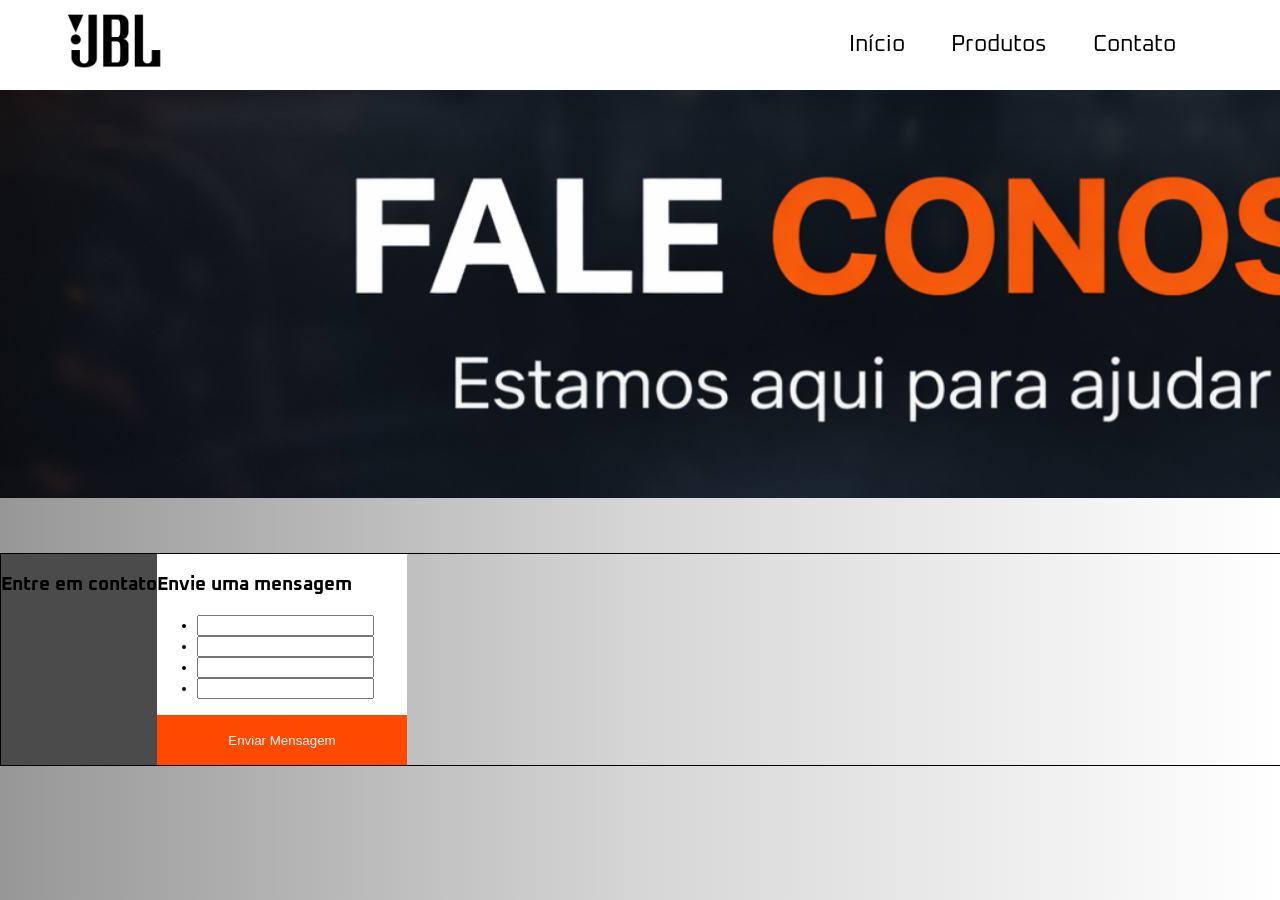
==== contato.html @ b249e6bd "UPDATE contato.html" ====
<!DOCTYPE html>
<html lang="pt-br">

<head>
    <link rel="icon" type="image/png" href="img/icon.png">
    <link rel="stylesheet" href="css/style.css">
    <link rel="preconnect" href="https://fonts.googleapis.com">
    <link rel="preconnect" href="https://fonts.gstatic.com" crossorigin>
    <link
        href="https://fonts.googleapis.com/css2?family=Oxanium:wght@200..800&family=Zalando+Sans:ital,wght@0,200..900;1,200..900&display=swap"
        rel="stylesheet">
    <meta charset="UTF-8">
    <meta name="viewport" content="width=device-width, initial-scale=1.0">
    <title>JBL</title>
</head>

<body>

    <header>
        <div class="divHeader">
            <img class="logo-header" src="img/logo.png">
            <nav class="nav-header">
                <ul>
                    <a href="index.html">
                        <li>Início</li>
                    </a>
                    <a href="produtos.html">
                        <li>Produtos</li>
                    </a>
                    <a href="contato.html">
                        <li>Contato</li>
                    </a>
                </ul>
            </nav>
        </div>
    </header>

    <img src="img/banner-contato.png" style="width: 1912px !important;">

    <section class="card-suporte">
        <section class="contatos">
            <h1>Entre em contato</h1>
        </section>

        <section class="enviar-msg">
            <h1>Envie uma mensagem</h1>
            <ul class="lista-inputs">
                <li><input type="text"></li>
                <li><input type="email"></li>
                <li><input type="text"></li>
                <li><input type="text"></li>
            </ul>

            <button class="btn-enviarmsg">Enviar Mensagem</button>
        </section>
    </section>

</body>

</html>
---- css/style.css ----
body {
    margin: 0;
    background: linear-gradient(270deg, #ffffff, #d6d6d6, #979797);
    font-family: "Oxanium", sans-serif;
}

a {
    text-decoration: none;
    color: black;
}

header {
    width: 100%;
    height: 90px;
    background: rgb(255, 255, 255);
    backdrop-filter: blur(30px);
    -webkit-backdrop-filter: blur(30px);
    border: 0px solid rgba(255, 255, 255, 0.24);
    box-shadow: 0 20px 32px rgba(0, 0, 0, 0.2);
    position: fixed;
}

.logo-header {
    width: 100px;
    padding-top: 1%;
    padding-left: 5%;
}

.nav-header {
    display: flex;
    color: black;
    right: 5%;
    font-size: 23px;
    top: 10%;
    position: absolute;
}

nav li {
    display: inline;
    margin-right: 40px;
    transition: 500ms linear;
}


.divHeader {
    position: relative;
}

.preBanner {
    width: 100%;
    height: 400px;
    color: #979797;
}

.banner {
    width: 100%;
    height: 400px;
}

.txt-quem-somos {
    margin-top: 100px;
    text-align: center;
    font-size: 30px;
    font-weight: bold;
    background-color: #ff4800;
    margin-bottom: 0px;
    padding-top: 30px;
    color: white;
}

.desc-quem-somos {
    display: flex;
    justify-content: space-between;
    padding: 70px;
    gap: 100px;
    background-color: #ff4800;
    color: white;
}

.img1-home {
    width: 700px;
    height: 500px;
    border-radius: 10px;
}

.desc-quem-somosFR {
    font-size: 25px;
    text-align: justify;
    line-height: 1.5;
}

.txt-promocao-home {
    margin-top: 40px;
    text-align: center;
    font-size: 30px;
    font-weight: bold;
}

.produtos-home {
    display: flex;
}

.produto {
    background-color: #ffffff;
    width: 350px;
    height: 420px;
    border-radius: 20px;
    box-shadow: 0 20px 32px rgba(0, 0, 0, 0.2);
    align-items: center;
    justify-content: center;
    margin: auto;
    padding: 10px;
}

.produto img {
    width: 300px;
    align-items: center;
    margin-top: 30px;
    display: block;
    justify-self: center;
}

.produto h1 {
    margin-left: 10%;
    font-size: 22px;
    margin-bottom: 0;
}

.produto p {
    margin: 5px 0px 5px 13%;
    font-size: 20px;
}

.produto button {
    display: block;
    border: none;
    background-color: #ff4800;
    color: rgb(255, 255, 255);
    width: 250px;
    height: 50px;
    border-radius: 25px;
    margin-top: 20px;
    justify-self: center;
    font-size: 20px;
    font-family: "Oxanium", sans-serif;
}

footer {
    width: auto;
    height: 250px;
    background-color: white;
    box-shadow: 0 20px 32px rgba(0, 0, 0, 0.2);
    position: relative;
}

.copyright-footer {
    position: absolute;
    justify-self: center;
    text-align: center;
    font-size: 20px;
   margin-top: 200px;
}

.logo-footer {
    display: block;
    width: 120px;
    margin-left: 100px;
    padding-top: 50px;
    position: absolute;
}

iframe {
    padding: 30px;
}

.mapa {
    text-align: center;
}

.txt-suporte {
    font-size: 25px;
    font-weight: bold;
}

.input-footer-suporte {
    width: 300px;
    height: 28px;
    border-radius: 10px;
    border: solid 1px #b4b4b4;
    padding: 10px;
}

.btn-footer-suporte {
     width: 200px;
    height: 50px;
    font-size: 18px;
    border-radius: 10px;
    border: none;
    background-color: #ff4800;
    color: white;
    font-family: "Oxanium", sans-serif;
}

.alinhar-suporte-footer {
    position: absolute;
    display: flex;
    align-items: center;
    gap: 10px;
    padding-top: 40px;
    justify-self: center;
}
.section-produtos{
    display: flex;
    padding: 20px;
    margin-top: 20px;
}
.ultima-section-produtos{
    display: flex;
    padding: 20px;
    margin-bottom: 100px;
}
.card-suporte{
    margin-top: 50px;
    border: solid black 1px;
    display: flex;
    width: 1700px;
    justify-self: center
}
.contatos{
    background-color: #4b4b4b;
    width: auto;
}
.enviar-msg{
    width: auto;
    background-color: white;
}
.btn-enviarmsg{
    background-color: #ff4800;
    color: white;
    width: 250px;
    height: 50px;
    border: none;
}
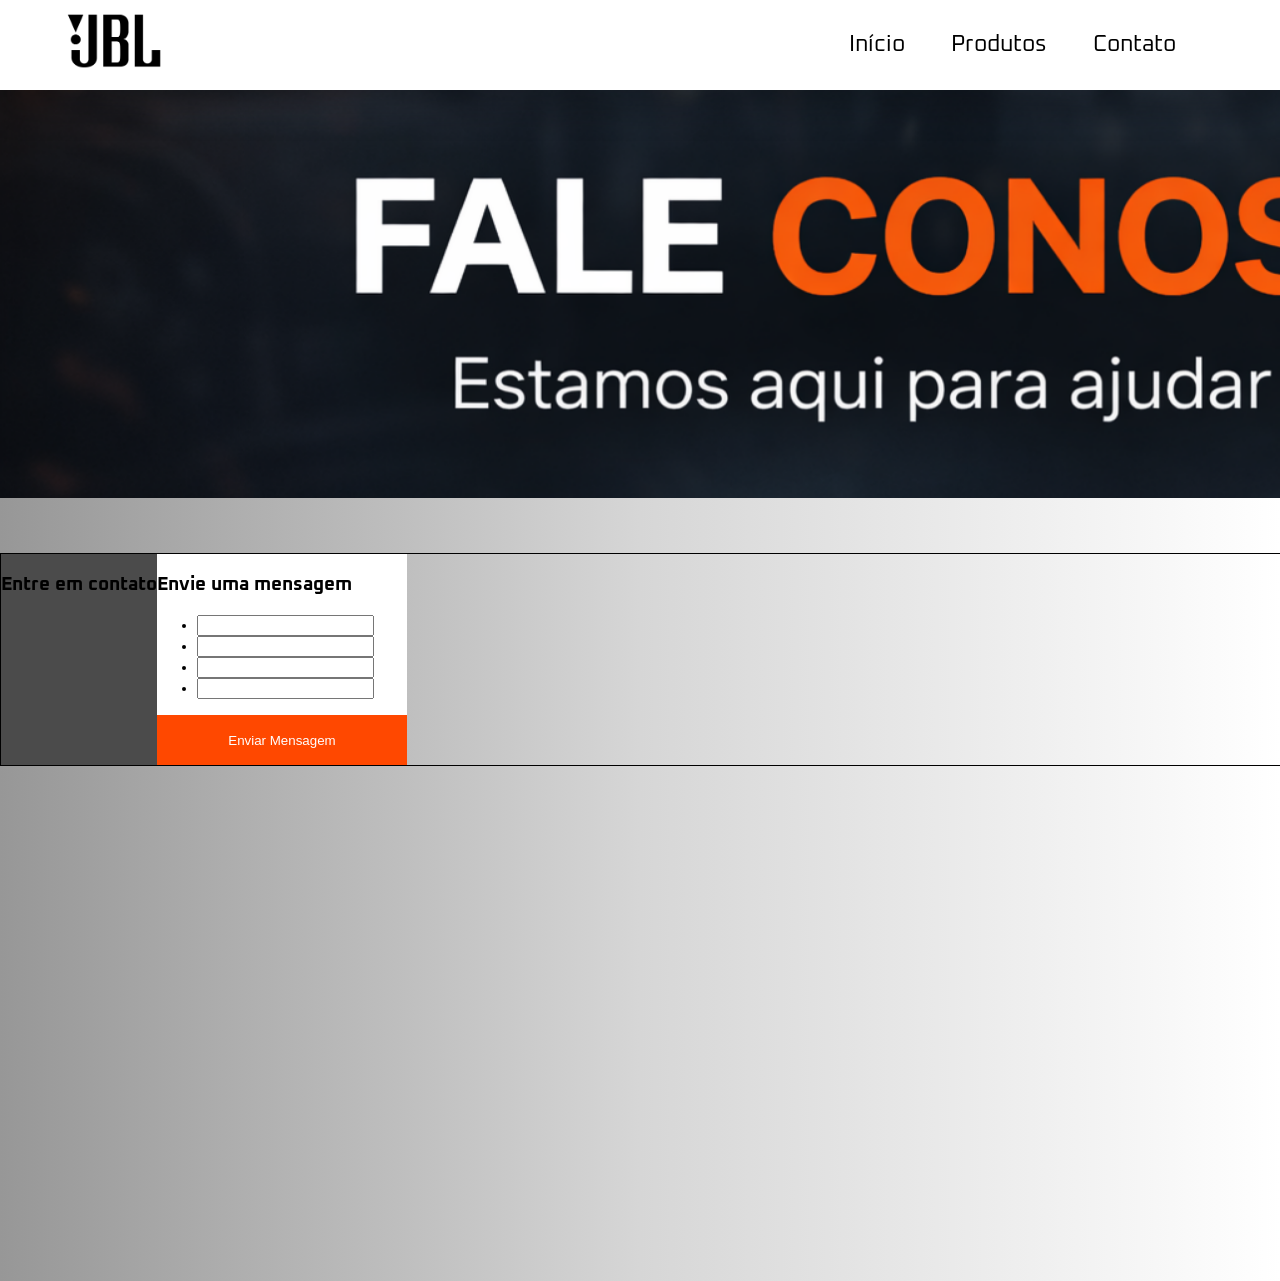
==== commit cbb06896: "update paginas index e contato" ====
--- a/contato.html
+++ b/contato.html
@@ -55,6 +55,12 @@
         </section>
     </section>
 
+    <section class="mapa">
+            <iframe
+                src="https://www.google.com/maps/embed?pb=!1m18!1m12!1m3!1d105565.22308124542!2d-118.65264510273437!3d34.225234100000016!2m3!1f0!2f0!3f0!3m2!1i1024!2i768!4f13.1!3m3!1m2!1s0x80c29a117d48ef25%3A0x5bbb1fb6cdb1cd5c!2sJBL%20Professional!5e0!3m2!1spt-BR!2sbr!4v1772755146936!5m2!1spt-BR!2sbr"
+                width="600" height="450" style="border:0;" allowfullscreen="" loading="lazy"
+                referrerpolicy="no-referrer-when-downgrade"></iframe>
+        </section>
 </body>
 
 </html>
--- a/css/style.css
+++ b/css/style.css
@@ -158,7 +158,7 @@
     justify-self: center;
     text-align: center;
     font-size: 20px;
-   margin-top: 200px;
+    margin-top: 200px;
 }
 
 .logo-footer {
@@ -191,7 +191,7 @@
 }
 
 .btn-footer-suporte {
-     width: 200px;
+    width: 200px;
     height: 50px;
     font-size: 18px;
     border-radius: 10px;
@@ -209,32 +209,38 @@
     padding-top: 40px;
     justify-self: center;
 }
-.section-produtos{
+
+.section-produtos {
     display: flex;
     padding: 20px;
     margin-top: 20px;
 }
-.ultima-section-produtos{
+
+.ultima-section-produtos {
     display: flex;
     padding: 20px;
     margin-bottom: 100px;
 }
-.card-suporte{
+
+.card-suporte {
     margin-top: 50px;
     border: solid black 1px;
     display: flex;
     width: 1700px;
     justify-self: center
 }
-.contatos{
+
+.contatos {
     background-color: #4b4b4b;
     width: auto;
 }
-.enviar-msg{
+
+.enviar-msg {
     width: auto;
     background-color: white;
 }
-.btn-enviarmsg{
+
+.btn-enviarmsg {
     background-color: #ff4800;
     color: white;
     width: 250px;
@@ -242,3 +248,28 @@
     border: none;
 }
 
+.instagram-footer {
+    display: flex;
+    width: 20px;
+    margin-left: 1500px;
+    padding-top: 50px;
+    gap: 10px;
+    font-size: 18px;
+}
+
+.x-footer {
+    display: flex;
+    width: 20px;
+    margin-left: 1500px;
+    padding-top: 30px;
+    gap: 10px;
+    font-size: 18px;
+}
+
+.instagram-img {
+    width: 60px;
+}
+
+.x-img {
+    width: 60px;
+}
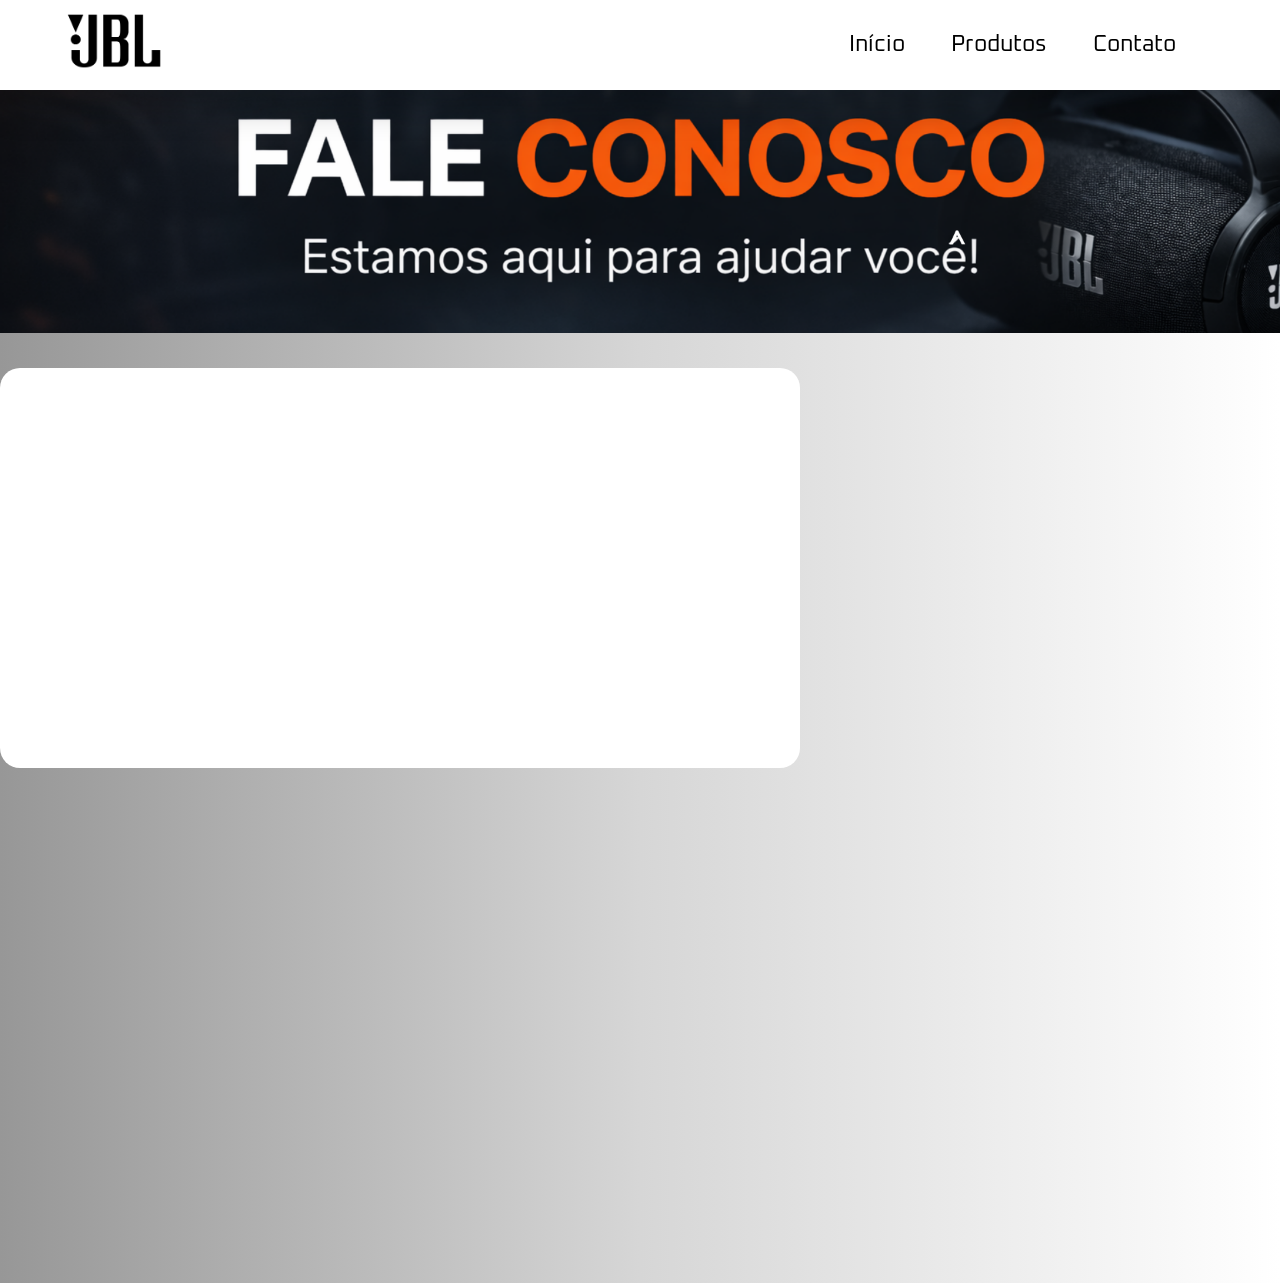
==== commit 3ce01810: "update pages" ====
--- a/contato.html
+++ b/contato.html
@@ -16,7 +16,7 @@
 
 <body>
 
-    <header>
+     <header>
         <div class="divHeader">
             <img class="logo-header" src="img/logo.png">
             <nav class="nav-header">
@@ -35,32 +35,17 @@
         </div>
     </header>
 
-    <img src="img/banner-contato.png" style="width: 1912px !important;">
+    <img src="img/banner-contato.png" class="banner-contato">
 
-    <section class="card-suporte">
-        <section class="contatos">
-            <h1>Entre em contato</h1>
-        </section>
-
-        <section class="enviar-msg">
-            <h1>Envie uma mensagem</h1>
-            <ul class="lista-inputs">
-                <li><input type="text"></li>
-                <li><input type="email"></li>
-                <li><input type="text"></li>
-                <li><input type="text"></li>
-            </ul>
-
-            <button class="btn-enviarmsg">Enviar Mensagem</button>
-        </section>
-    </section>
-
+    <section class="card-suporte"></section>
+    
     <section class="mapa">
             <iframe
                 src="https://www.google.com/maps/embed?pb=!1m18!1m12!1m3!1d105565.22308124542!2d-118.65264510273437!3d34.225234100000016!2m3!1f0!2f0!3f0!3m2!1i1024!2i768!4f13.1!3m3!1m2!1s0x80c29a117d48ef25%3A0x5bbb1fb6cdb1cd5c!2sJBL%20Professional!5e0!3m2!1spt-BR!2sbr!4v1772755146936!5m2!1spt-BR!2sbr"
                 width="600" height="450" style="border:0;" allowfullscreen="" loading="lazy"
                 referrerpolicy="no-referrer-when-downgrade"></iframe>
         </section>
+
 </body>
 
 </html>
--- a/css/style.css
+++ b/css/style.css
@@ -18,6 +18,7 @@
     border: 0px solid rgba(255, 255, 255, 0.24);
     box-shadow: 0 20px 32px rgba(0, 0, 0, 0.2);
     position: fixed;
+    z-index: 10;
 }
 
 .logo-header {
@@ -118,6 +119,11 @@
     margin-top: 30px;
     display: block;
     justify-self: center;
+    object-fit: cover;
+    transition: transform 0.3s ease-in-out;
+}
+.produto img:hover{
+    transform: scale(1.10);
 }
 
 .produto h1 {
@@ -158,7 +164,7 @@
     justify-self: center;
     text-align: center;
     font-size: 20px;
-    margin-top: 200px;
+   margin-top: 200px;
 }
 
 .logo-footer {
@@ -191,7 +197,7 @@
 }
 
 .btn-footer-suporte {
-    width: 200px;
+     width: 200px;
     height: 50px;
     font-size: 18px;
     border-radius: 10px;
@@ -209,67 +215,24 @@
     padding-top: 40px;
     justify-self: center;
 }
-
-.section-produtos {
+.section-produtos{
     display: flex;
     padding: 20px;
     margin-top: 20px;
 }
-
-.ultima-section-produtos {
+.ultima-section-produtos{
     display: flex;
     padding: 20px;
     margin-bottom: 100px;
 }
-
-.card-suporte {
-    margin-top: 50px;
-    border: solid black 1px;
-    display: flex;
-    width: 1700px;
-    justify-self: center
-}
-
-.contatos {
-    background-color: #4b4b4b;
-    width: auto;
-}
-
-.enviar-msg {
-    width: auto;
+.banner-contato{
+    width: 100%;
+}
+.card-suporte{
+    width: 800px;
+    height: 400px;
+    justify-self: center;
+    margin-top: 30px;
+    border-radius: 20px;
     background-color: white;
-}
-
-.btn-enviarmsg {
-    background-color: #ff4800;
-    color: white;
-    width: 250px;
-    height: 50px;
-    border: none;
-}
-
-.instagram-footer {
-    display: flex;
-    width: 20px;
-    margin-left: 1500px;
-    padding-top: 50px;
-    gap: 10px;
-    font-size: 18px;
-}
-
-.x-footer {
-    display: flex;
-    width: 20px;
-    margin-left: 1500px;
-    padding-top: 30px;
-    gap: 10px;
-    font-size: 18px;
-}
-
-.instagram-img {
-    width: 60px;
-}
-
-.x-img {
-    width: 60px;
 }
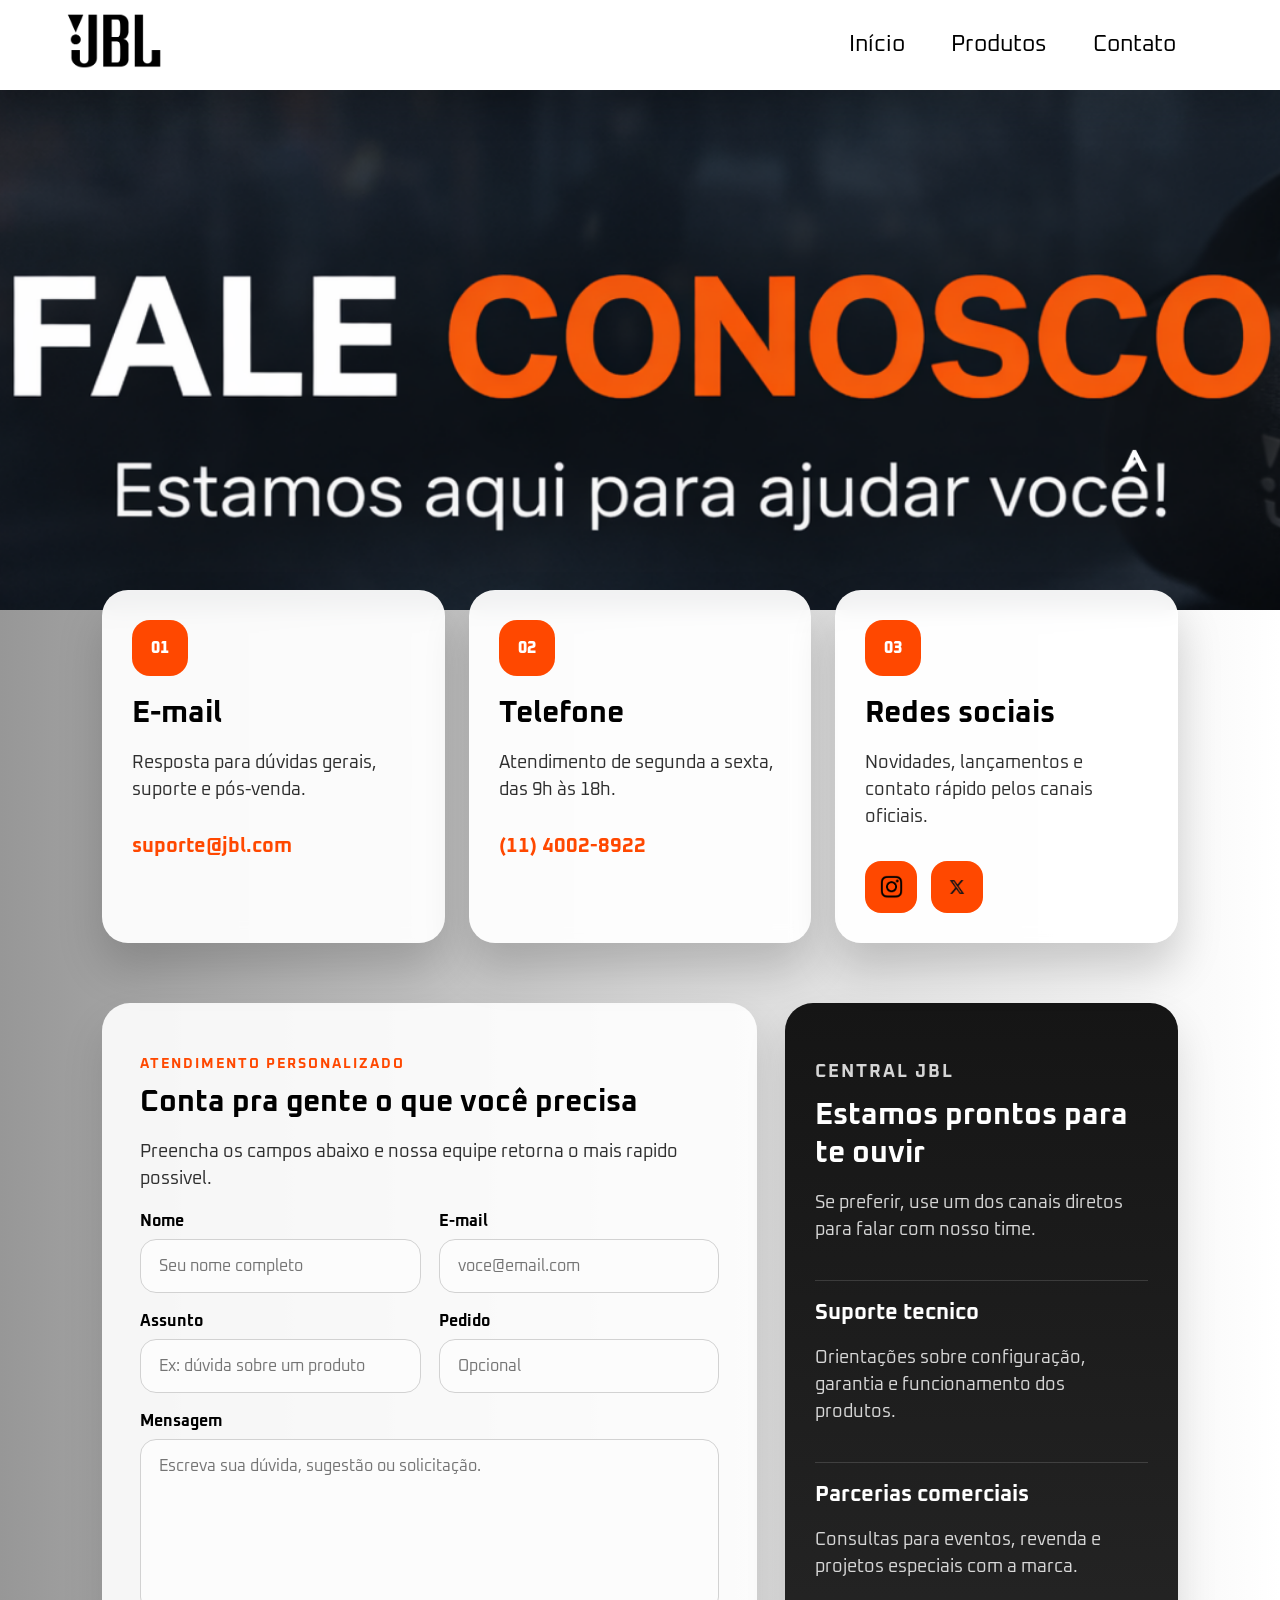
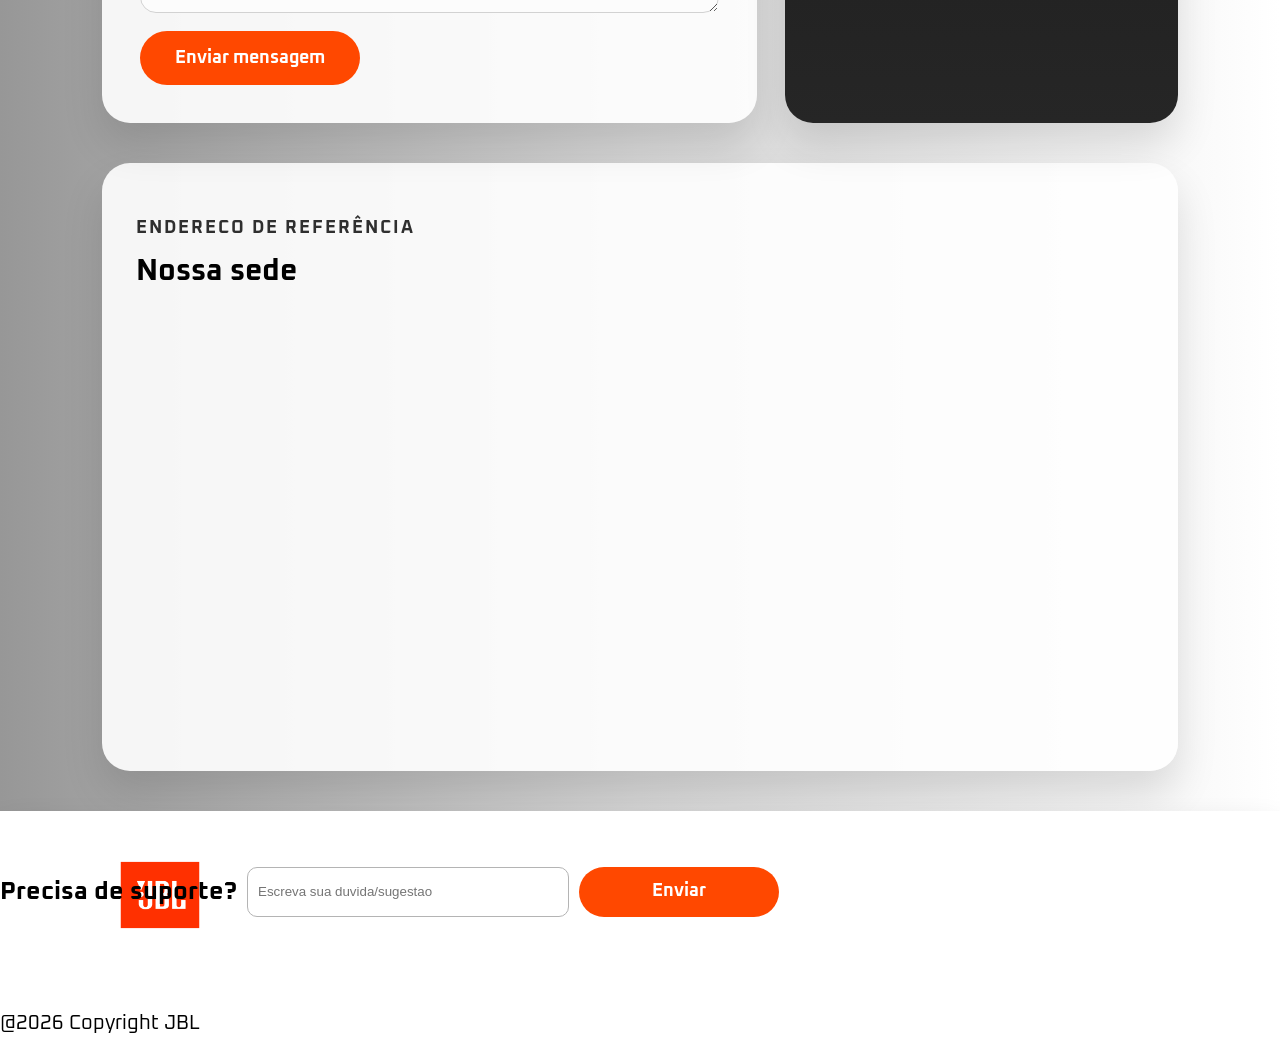
==== commit 87a74e2c: "Remove unused icon and update image paths in produtos.html; fix copyright format in index.html" ====
--- a/contato.html
+++ b/contato.html
@@ -1,51 +1,162 @@
-<!DOCTYPE html>
-<html lang="pt-br">
-
-<head>
-    <link rel="icon" type="image/png" href="img/icon.png">
-    <link rel="stylesheet" href="css/style.css">
-    <link rel="preconnect" href="https://fonts.googleapis.com">
-    <link rel="preconnect" href="https://fonts.gstatic.com" crossorigin>
-    <link
-        href="https://fonts.googleapis.com/css2?family=Oxanium:wght@200..800&family=Zalando+Sans:ital,wght@0,200..900;1,200..900&display=swap"
-        rel="stylesheet">
-    <meta charset="UTF-8">
-    <meta name="viewport" content="width=device-width, initial-scale=1.0">
-    <title>JBL</title>
-</head>
-
-<body>
-
-     <header>
-        <div class="divHeader">
-            <img class="logo-header" src="img/logo.png">
-            <nav class="nav-header">
-                <ul>
-                    <a href="index.html">
-                        <li>Início</li>
-                    </a>
-                    <a href="produtos.html">
-                        <li>Produtos</li>
-                    </a>
-                    <a href="contato.html">
-                        <li>Contato</li>
-                    </a>
-                </ul>
-            </nav>
-        </div>
-    </header>
-
-    <img src="img/banner-contato.png" class="banner-contato">
-
-    <section class="card-suporte"></section>
-    
-    <section class="mapa">
-            <iframe
-                src="https://www.google.com/maps/embed?pb=!1m18!1m12!1m3!1d105565.22308124542!2d-118.65264510273437!3d34.225234100000016!2m3!1f0!2f0!3f0!3m2!1i1024!2i768!4f13.1!3m3!1m2!1s0x80c29a117d48ef25%3A0x5bbb1fb6cdb1cd5c!2sJBL%20Professional!5e0!3m2!1spt-BR!2sbr!4v1772755146936!5m2!1spt-BR!2sbr"
-                width="600" height="450" style="border:0;" allowfullscreen="" loading="lazy"
-                referrerpolicy="no-referrer-when-downgrade"></iframe>
-        </section>
-
-</body>
-
-</html>+<!DOCTYPE html>
+<html lang="pt-br">
+
+<head>
+    <link rel="icon" type="image/png" href="img/icons/icon.png">
+    <link rel="stylesheet" href="css/style.css">
+    <link rel="preconnect" href="https://fonts.googleapis.com">
+    <link rel="preconnect" href="https://fonts.gstatic.com" crossorigin>
+    <link
+        href="https://fonts.googleapis.com/css2?family=Oxanium:wght@200..800&family=Zalando+Sans:ital,wght@0,200..900;1,200..900&display=swap"
+        rel="stylesheet">
+    <meta charset="UTF-8">
+    <meta name="viewport" content="width=device-width, initial-scale=1.0">
+    <title>JBL</title>
+</head>
+
+<body>
+
+    <header>
+        <div class="divHeader">
+            <img class="logo-header" src="img/logo.png">
+            <nav class="nav-header">
+                <ul>
+                    <a href="index.html">
+                        <li>Início</li>
+                    </a>
+                    <a href="produtos.html">
+                        <li>Produtos</li>
+                    </a>
+                    <a href="contato.html">
+                        <li>Contato</li>
+                    </a>
+                </ul>
+            </nav>
+        </div>
+    </header>
+
+    <main class="contato-page">
+        <section class="hero-contato">
+            <img src="img/banner-contato.png" class="banner-contato" alt="Fones e caixas de som JBL">
+            
+        </section>
+
+        <section class="contato-destaques">
+            <article class="card-suporte">
+                <div class="icone-suporte">01</div>
+                <h2>E-mail</h2>
+                <p>Resposta para dúvidas gerais, suporte e pós-venda.</p>
+                <a href="mailto:suporte@jbl.com">suporte@jbl.com</a>
+            </article>
+
+            <article class="card-suporte">
+                <div class="icone-suporte">02</div>
+                <h2>Telefone</h2>
+                <p>Atendimento de segunda a sexta, das 9h às 18h.</p>
+                <a href="tel:+551140028922">(11) 4002-8922</a>
+            </article>
+
+            <article class="card-suporte">
+                <div class="icone-suporte">03</div>
+                <h2>Redes sociais</h2>
+                <p>Novidades, lançamentos e contato rápido pelos canais oficiais.</p>
+                <div class="social-links">
+                    <a href="#" aria-label="Instagram JBL">
+                        <img src="img/logo-instagram.png" alt="Instagram">
+                    </a>
+                    <a href="#" aria-label="X JBL">
+                        <img src="img/x-logo.png" alt="X">
+                    </a>
+                </div>
+            </article>
+        </section>
+
+        <section class="contato-conteudo">
+            <div class="formulario-contato">
+                <p class="contato-section-kicker">Atendimento personalizado</p>
+                <h2>Conta pra gente o que você precisa</h2>
+                <p class="formulario-intro">Preencha os campos abaixo e nossa equipe retorna o mais rapido possivel.</p>
+
+                <form class="contato-form">
+                    <div class="grupo-campos">
+                        <div class="campo-form">
+                            <label for="nome">Nome</label>
+                            <input type="text" id="nome" name="nome" placeholder="Seu nome completo">
+                        </div>
+
+                        <div class="campo-form">
+                            <label for="email">E-mail</label>
+                            <input type="email" id="email" name="email" placeholder="voce@email.com">
+                        </div>
+                    </div>
+
+                    <div class="grupo-campos">
+                        <div class="campo-form">
+                            <label for="assunto">Assunto</label>
+                            <input type="text" id="assunto" name="assunto" placeholder="Ex: dúvida sobre um produto">
+                        </div>
+
+                        <div class="campo-form">
+                            <label for="pedido">Pedido</label>
+                            <input type="text" id="pedido" name="pedido" placeholder="Opcional">
+                        </div>
+                    </div>
+
+                    <div class="campo-form">
+                        <label for="mensagem">Mensagem</label>
+                        <textarea id="mensagem" name="mensagem" rows="6"
+                            placeholder="Escreva sua dúvida, sugestão ou solicitação."></textarea>
+                    </div>
+
+                    <button type="submit" class="btn-contato">Enviar mensagem</button>
+                </form>
+            </div>
+
+            <aside class="painel-contato">
+                <div class="painel-box">
+                    <p class="contato-section-kicker">Central JBL</p>
+                    <h2>Estamos prontos para te ouvir</h2>
+                    <p>Se preferir, use um dos canais diretos para falar com nosso time.</p>
+                </div>
+
+                <div class="painel-info">
+                    <h3>Suporte tecnico</h3>
+                    <p>Orientações sobre configuração, garantia e funcionamento dos produtos.</p>
+                </div>
+
+                <div class="painel-info">
+                    <h3>Parcerias comerciais</h3>
+                    <p>Consultas para eventos, revenda e projetos especiais com a marca.</p>
+                </div>
+
+             
+            </aside>
+        </section>
+
+        <section class="mapa">
+            <div class="mapa-texto">
+                <p class="contato-section-kicker">Endereco de referência</p>
+                <h2>Nossa sede</h2>
+            </div>
+            <iframe
+                src="https://www.google.com/maps/embed?pb=!1m18!1m12!1m3!1d105565.22308124542!2d-118.65264510273437!3d34.225234100000016!2m3!1f0!2f0!3f0!3m2!1i1024!2i768!4f13.1!3m3!1m2!1s0x80c29a117d48ef25%3A0x5bbb1fb6cdb1cd5c!2sJBL%20Professional!5e0!3m2!1spt-BR!2sbr!4v1772755146936!5m2!1spt-BR!2sbr"
+                width="600" height="450" style="border:0;" allowfullscreen="" loading="lazy"
+                referrerpolicy="no-referrer-when-downgrade"></iframe>
+        </section>
+
+    </main>
+
+    <footer>
+        <img src="img/JBL-Logo.png" class="logo-footer" alt="Logo JBL">
+
+        <div class="alinhar-suporte-footer">
+            <p class="txt-suporte">Precisa de suporte?</p>
+            <input class="input-footer-suporte" type="text" placeholder="Escreva sua duvida/sugestao">
+            <button class="btn-footer-suporte">Enviar</button>
+        </div>
+       <p class="copyright-footer">@2026 Copyright JBL</p>
+    </footer>
+
+</body>
+
+</html>
--- a/css/style.css
+++ b/css/style.css
@@ -1,238 +1,577 @@
-body {
-    margin: 0;
-    background: linear-gradient(270deg, #ffffff, #d6d6d6, #979797);
-    font-family: "Oxanium", sans-serif;
-}
-
-a {
-    text-decoration: none;
-    color: black;
-}
-
-header {
-    width: 100%;
-    height: 90px;
-    background: rgb(255, 255, 255);
-    backdrop-filter: blur(30px);
-    -webkit-backdrop-filter: blur(30px);
-    border: 0px solid rgba(255, 255, 255, 0.24);
-    box-shadow: 0 20px 32px rgba(0, 0, 0, 0.2);
-    position: fixed;
-    z-index: 10;
-}
-
-.logo-header {
-    width: 100px;
-    padding-top: 1%;
-    padding-left: 5%;
-}
-
-.nav-header {
-    display: flex;
-    color: black;
-    right: 5%;
-    font-size: 23px;
-    top: 10%;
-    position: absolute;
-}
-
-nav li {
-    display: inline;
-    margin-right: 40px;
-    transition: 500ms linear;
-}
-
-
-.divHeader {
-    position: relative;
-}
-
-.preBanner {
-    width: 100%;
-    height: 400px;
-    color: #979797;
-}
-
-.banner {
-    width: 100%;
-    height: 400px;
-}
-
-.txt-quem-somos {
-    margin-top: 100px;
-    text-align: center;
-    font-size: 30px;
-    font-weight: bold;
-    background-color: #ff4800;
-    margin-bottom: 0px;
-    padding-top: 30px;
-    color: white;
-}
-
-.desc-quem-somos {
-    display: flex;
-    justify-content: space-between;
-    padding: 70px;
-    gap: 100px;
-    background-color: #ff4800;
-    color: white;
-}
-
-.img1-home {
-    width: 700px;
-    height: 500px;
-    border-radius: 10px;
-}
-
-.desc-quem-somosFR {
-    font-size: 25px;
-    text-align: justify;
-    line-height: 1.5;
-}
-
-.txt-promocao-home {
-    margin-top: 40px;
-    text-align: center;
-    font-size: 30px;
-    font-weight: bold;
-}
-
-.produtos-home {
-    display: flex;
-}
-
-.produto {
-    background-color: #ffffff;
-    width: 350px;
-    height: 420px;
-    border-radius: 20px;
-    box-shadow: 0 20px 32px rgba(0, 0, 0, 0.2);
-    align-items: center;
-    justify-content: center;
-    margin: auto;
-    padding: 10px;
-}
-
-.produto img {
-    width: 300px;
-    align-items: center;
-    margin-top: 30px;
-    display: block;
-    justify-self: center;
-    object-fit: cover;
-    transition: transform 0.3s ease-in-out;
-}
-.produto img:hover{
-    transform: scale(1.10);
-}
-
-.produto h1 {
-    margin-left: 10%;
-    font-size: 22px;
-    margin-bottom: 0;
-}
-
-.produto p {
-    margin: 5px 0px 5px 13%;
-    font-size: 20px;
-}
-
-.produto button {
-    display: block;
-    border: none;
-    background-color: #ff4800;
-    color: rgb(255, 255, 255);
-    width: 250px;
-    height: 50px;
-    border-radius: 25px;
-    margin-top: 20px;
-    justify-self: center;
-    font-size: 20px;
-    font-family: "Oxanium", sans-serif;
-}
-
-footer {
-    width: auto;
-    height: 250px;
-    background-color: white;
-    box-shadow: 0 20px 32px rgba(0, 0, 0, 0.2);
-    position: relative;
-}
-
-.copyright-footer {
-    position: absolute;
-    justify-self: center;
-    text-align: center;
-    font-size: 20px;
-   margin-top: 200px;
-}
-
-.logo-footer {
-    display: block;
-    width: 120px;
-    margin-left: 100px;
-    padding-top: 50px;
-    position: absolute;
-}
-
-iframe {
-    padding: 30px;
-}
-
-.mapa {
-    text-align: center;
-}
-
-.txt-suporte {
-    font-size: 25px;
-    font-weight: bold;
-}
-
-.input-footer-suporte {
-    width: 300px;
-    height: 28px;
-    border-radius: 10px;
-    border: solid 1px #b4b4b4;
-    padding: 10px;
-}
-
-.btn-footer-suporte {
-     width: 200px;
-    height: 50px;
-    font-size: 18px;
-    border-radius: 10px;
-    border: none;
-    background-color: #ff4800;
-    color: white;
-    font-family: "Oxanium", sans-serif;
-}
-
-.alinhar-suporte-footer {
-    position: absolute;
-    display: flex;
-    align-items: center;
-    gap: 10px;
-    padding-top: 40px;
-    justify-self: center;
-}
-.section-produtos{
-    display: flex;
-    padding: 20px;
-    margin-top: 20px;
-}
-.ultima-section-produtos{
-    display: flex;
-    padding: 20px;
-    margin-bottom: 100px;
-}
-.banner-contato{
-    width: 100%;
-}
-.card-suporte{
-    width: 800px;
-    height: 400px;
-    justify-self: center;
-    margin-top: 30px;
-    border-radius: 20px;
-    background-color: white;
-}+body {
+    margin: 0;
+    background: linear-gradient(270deg, #ffffff, #d6d6d6, #979797);
+    font-family: "Oxanium", sans-serif;
+}
+
+a {
+    text-decoration: none;
+    color: black;
+}
+
+header {
+    width: 100%;
+    height: 90px;
+    background: rgb(255, 255, 255);
+    backdrop-filter: blur(30px);
+    -webkit-backdrop-filter: blur(30px);
+    border: 0px solid rgba(255, 255, 255, 0.24);
+    box-shadow: 0 20px 32px rgba(0, 0, 0, 0.2);
+    position: fixed;
+    z-index: 10;
+}
+
+.logo-header {
+    width: 100px;
+    padding-top: 1%;
+    padding-left: 5%;
+}
+
+.nav-header {
+    display: flex;
+    color: black;
+    right: 5%;
+    font-size: 23px;
+    top: 10%;
+    position: absolute;
+}
+
+nav li {
+    display: inline;
+    margin-right: 40px;
+    transition: 500ms linear;
+}
+
+
+.divHeader {
+    position: relative;
+}
+
+.preBanner {
+    width: 100%;
+    height: 400px;
+    color: #979797;
+}
+
+.banner {
+    width: 100%;
+    height: 400px;
+}
+
+.txt-quem-somos {
+    margin-top: 100px;
+    text-align: center;
+    font-size: 30px;
+    font-weight: bold;
+    background-color: #ff4800;
+    margin-bottom: 0px;
+    padding-top: 30px;
+    color: white;
+}
+
+.desc-quem-somos {
+    display: flex;
+    justify-content: space-between;
+    padding: 70px;
+    gap: 100px;
+    background-color: #ff4800;
+    color: white;
+}
+
+.img1-home {
+    width: 700px;
+    height: 500px;
+    border-radius: 10px;
+}
+
+.desc-quem-somosFR {
+    font-size: 25px;
+    text-align: justify;
+    line-height: 1.5;
+}
+
+.txt-promocao-home {
+    margin-top: 40px;
+    text-align: center;
+    font-size: 30px;
+    font-weight: bold;
+}
+
+.produtos-home {
+    display: flex;
+}
+
+.produto {
+    background-color: #ffffff;
+    width: 350px;
+    height: 420px;
+    border-radius: 20px;
+    box-shadow: 0 20px 32px rgba(0, 0, 0, 0.2);
+    align-items: center;
+    justify-content: center;
+    margin: auto;
+    padding: 10px;
+}
+
+.produto img {
+    width: 300px;
+    align-items: center;
+    margin-top: 30px;
+    display: block;
+    justify-self: center;
+    object-fit: cover;
+    transition: transform 0.3s ease-in-out;
+}
+.produto img:hover{
+    transform: scale(1.10);
+}
+
+.produto h1 {
+    margin-left: 10%;
+    font-size: 22px;
+    margin-bottom: 0;
+}
+
+.produto p {
+    margin: 5px 0px 5px 13%;
+    font-size: 20px;
+}
+
+.produto button {
+    display: block;
+    border: none;
+    background-color: #ff4800;
+    color: rgb(255, 255, 255);
+    width: 250px;
+    height: 50px;
+    font-weight: bold;
+    border-radius: 25px;
+    margin-top: 20px;
+    justify-self: center;
+    font-size: 20px;
+    font-family: "Oxanium", sans-serif;
+}
+
+footer {
+    width: auto;
+    height: 250px;
+    background-color: white;
+    box-shadow: 0 20px 32px rgba(0, 0, 0, 0.2);
+    position: relative;
+}
+
+.copyright-footer {
+    position: absolute;
+    justify-self: center;
+    text-align: center;
+    font-size: 20px;
+   margin-top: 200px;
+}
+
+.logo-footer {
+    display: block;
+    width: 120px;
+    margin-left: 100px;
+    padding-top: 50px;
+    position: absolute;
+}
+
+iframe {
+    padding: 30px;
+}
+
+.mapa {
+    text-align: center;
+}
+
+.txt-suporte {
+    font-size: 25px;
+    font-weight: bold;
+}
+
+.input-footer-suporte {
+    width: 300px;
+    height: 28px;
+    border-radius: 10px;
+    border: solid 1px #b4b4b4;
+    padding: 10px;
+}
+
+.btn-footer-suporte {
+     width: 200px;
+    height: 50px;
+    font-weight: bold;
+    font-size: 18px;
+    border-radius: 25px;
+    border: none;
+    background-color: #ff4800;
+    color: white;
+    font-family: "Oxanium", sans-serif;
+}
+
+.alinhar-suporte-footer {
+    position: absolute;
+    display: flex;
+    align-items: center;
+    gap: 10px;
+    padding-top: 40px;
+    justify-self: center;
+}
+.section-produtos{
+    display: flex;
+    padding: 20px;
+    margin-top: 20px;
+}
+.ultima-section-produtos{
+    display: flex;
+    padding: 20px;
+    margin-bottom: 100px;
+}
+.banner-contato{
+    width: 100%;
+    display: block;
+    height: 520px;
+    object-fit: cover;
+}
+
+.contato-page {
+    padding-top: 90px;
+}
+
+.hero-contato {
+    position: relative;
+    overflow: hidden;
+}
+
+.hero-contato-kicker,
+.contato-section-kicker {
+    text-transform: uppercase;
+    letter-spacing: 2px;
+    font-size: 14px;
+    font-weight: 700;
+    color: #ff4800;
+    margin-bottom: 10px;
+}
+
+.hero-contato-titulo {
+    font-size: 54px;
+    line-height: 1.05;
+    margin: 0 0 18px;
+}
+
+.hero-contato-texto {
+    font-size: 21px;
+    line-height: 1.5;
+    margin: 0;
+    max-width: 540px;
+}
+
+.contato-destaques {
+    display: grid;
+    grid-template-columns: repeat(3, 1fr);
+    gap: 24px;
+    padding: 50px 8%;
+    margin-top: -70px;
+    position: relative;
+    z-index: 2;
+}
+
+.card-suporte {
+    background: rgba(255, 255, 255, 0.94);
+    border-radius: 26px;
+    padding: 30px;
+    box-shadow: 0 25px 45px rgba(0, 0, 0, 0.18);
+    backdrop-filter: blur(10px);
+    min-height: 230px;
+}
+
+.icone-suporte {
+    width: 56px;
+    height: 56px;
+    border-radius: 18px;
+    background-color: #ff4800;
+    color: white;
+    display: flex;
+    align-items: center;
+    justify-content: center;
+    font-weight: 800;
+    margin-bottom: 18px;
+}
+
+.card-suporte h2,
+.formulario-contato h2,
+.painel-box h2,
+.mapa-texto h2 {
+    font-size: 30px;
+    margin: 0 0 12px;
+}
+
+.card-suporte p,
+.formulario-intro,
+.painel-box p,
+.painel-info p,
+.mapa-texto p {
+    font-size: 18px;
+    line-height: 1.5;
+    color: #2f2f2f;
+}
+
+.card-suporte a {
+    display: inline-block;
+    margin-top: 12px;
+    color: #ff4800;
+    font-size: 20px;
+    font-weight: 700;
+}
+
+.social-links {
+    display: flex;
+    gap: 14px;
+    margin-top: 18px;
+}
+
+.social-links a {
+    width: 52px;
+    height: 52px;
+    border-radius: 16px;
+    background-color: #ff4800;
+    display: flex;
+    align-items: center;
+    justify-content: center;
+}
+
+.social-links img {
+    width: 24px;
+    height: 24px;
+    object-fit: contain;
+}
+
+.contato-conteudo {
+    display: grid;
+    grid-template-columns: minmax(0, 1.5fr) minmax(320px, 0.9fr);
+    gap: 28px;
+    padding: 10px 8% 40px;
+}
+
+.formulario-contato,
+.painel-contato,
+.mapa {
+    background-color: rgba(255, 255, 255, 0.9);
+    border-radius: 28px;
+    box-shadow: 0 22px 42px rgba(0, 0, 0, 0.12);
+}
+
+.formulario-contato {
+    padding: 38px;
+}
+
+.contato-form {
+    display: flex;
+    flex-direction: column;
+    gap: 18px;
+}
+
+.grupo-campos {
+    display: grid;
+    grid-template-columns: repeat(2, 1fr);
+    gap: 18px;
+}
+
+.campo-form {
+    display: flex;
+    flex-direction: column;
+    gap: 8px;
+}
+
+.campo-form label {
+    font-size: 16px;
+    font-weight: 700;
+}
+
+.campo-form input,
+.campo-form textarea {
+    border: 1px solid #d2d2d2;
+    border-radius: 16px;
+    padding: 16px 18px;
+    font-family: "Oxanium", sans-serif;
+    font-size: 16px;
+    background-color: #fcfcfc;
+}
+
+.campo-form textarea {
+    resize: vertical;
+    min-height: 140px;
+}
+
+.btn-contato {
+    width: fit-content;
+    min-width: 220px;
+    height: 54px;
+    border: none;
+    border-radius: 999px;
+    background-color: #ff4800;
+    color: white;
+    font-family: "Oxanium", sans-serif;
+    font-size: 18px;
+    font-weight: 700;
+    cursor: pointer;
+}
+
+.painel-contato {
+    background: linear-gradient(180deg, #151515 0%, #262626 100%);
+    color: white;
+    padding: 38px 30px;
+    display: flex;
+    flex-direction: column;
+    gap: 18px;
+}
+
+.painel-box p,
+.painel-info p,
+.destaque-prazo span {
+    color: rgba(255, 255, 255, 0.82);
+}
+
+.painel-info {
+    border-top: 1px solid rgba(255, 255, 255, 0.14);
+    padding-top: 18px;
+}
+
+.painel-info h3 {
+    margin: 0 0 8px;
+    font-size: 22px;
+}
+
+.destaque-prazo {
+    margin-top: auto;
+    background: rgba(255, 72, 0, 0.18);
+    border: 1px solid rgba(255, 72, 0, 0.35);
+    border-radius: 22px;
+    padding: 22px;
+}
+
+.destaque-prazo span {
+    display: block;
+    margin-bottom: 8px;
+}
+
+.destaque-prazo strong {
+    font-size: 28px;
+}
+
+.mapa {
+    margin: 0 8% 40px;
+    padding: 34px;
+}
+
+.mapa iframe {
+    width: 100%;
+    height: 420px;
+    padding: 0;
+    border-radius: 24px;
+}
+
+.mapa-texto {
+    margin-bottom: 22px;
+    text-align: left;
+}
+
+@media (max-width: 1100px) {
+    .contato-destaques,
+    .contato-conteudo,
+    .grupo-campos {
+        grid-template-columns: 1fr;
+    }
+
+    .hero-contato-titulo {
+        font-size: 42px;
+    }
+}
+
+@media (max-width: 768px) {
+    .logo-header {
+        padding-top: 12px;
+    }
+
+    .nav-header {
+        position: static;
+        justify-content: center;
+        margin-top: 10px;
+        font-size: 18px;
+    }
+
+    header {
+        height: 130px;
+    }
+
+    .contato-page {
+        padding-top: 130px;
+    }
+
+    .banner-contato {
+        height: 600px;
+    }
+
+    .hero-contato-overlay,
+    .contato-destaques,
+    .contato-conteudo,
+    .mapa {
+        padding-left: 5%;
+        padding-right: 5%;
+    }
+
+    .hero-contato-overlay {
+        justify-content: flex-end;
+        padding-bottom: 50px;
+    }
+
+    .hero-contato-titulo {
+        font-size: 34px;
+    }
+
+    .hero-contato-texto,
+    .card-suporte p,
+    .formulario-intro,
+    .painel-box p,
+    .painel-info p,
+    .mapa-texto p {
+        font-size: 16px;
+    }
+
+    .formulario-contato,
+    .painel-contato,
+    .mapa,
+    .card-suporte {
+        padding: 24px;
+    }
+
+    .btn-contato {
+        width: 100%;
+    }
+
+    .alinhar-suporte-footer {
+        position: static;
+        flex-direction: column;
+        padding-top: 30px;
+    }
+
+    footer {
+        height: auto;
+        padding: 30px 20px 40px;
+        text-align: center;
+    }
+
+    .logo-footer,
+    .copyright-footer {
+        position: static;
+        margin: 0 auto;
+    }
+
+    .logo-footer {
+        padding-top: 0;
+    }
+
+    .copyright-footer {
+        margin-top: 30px;
+    }
+}
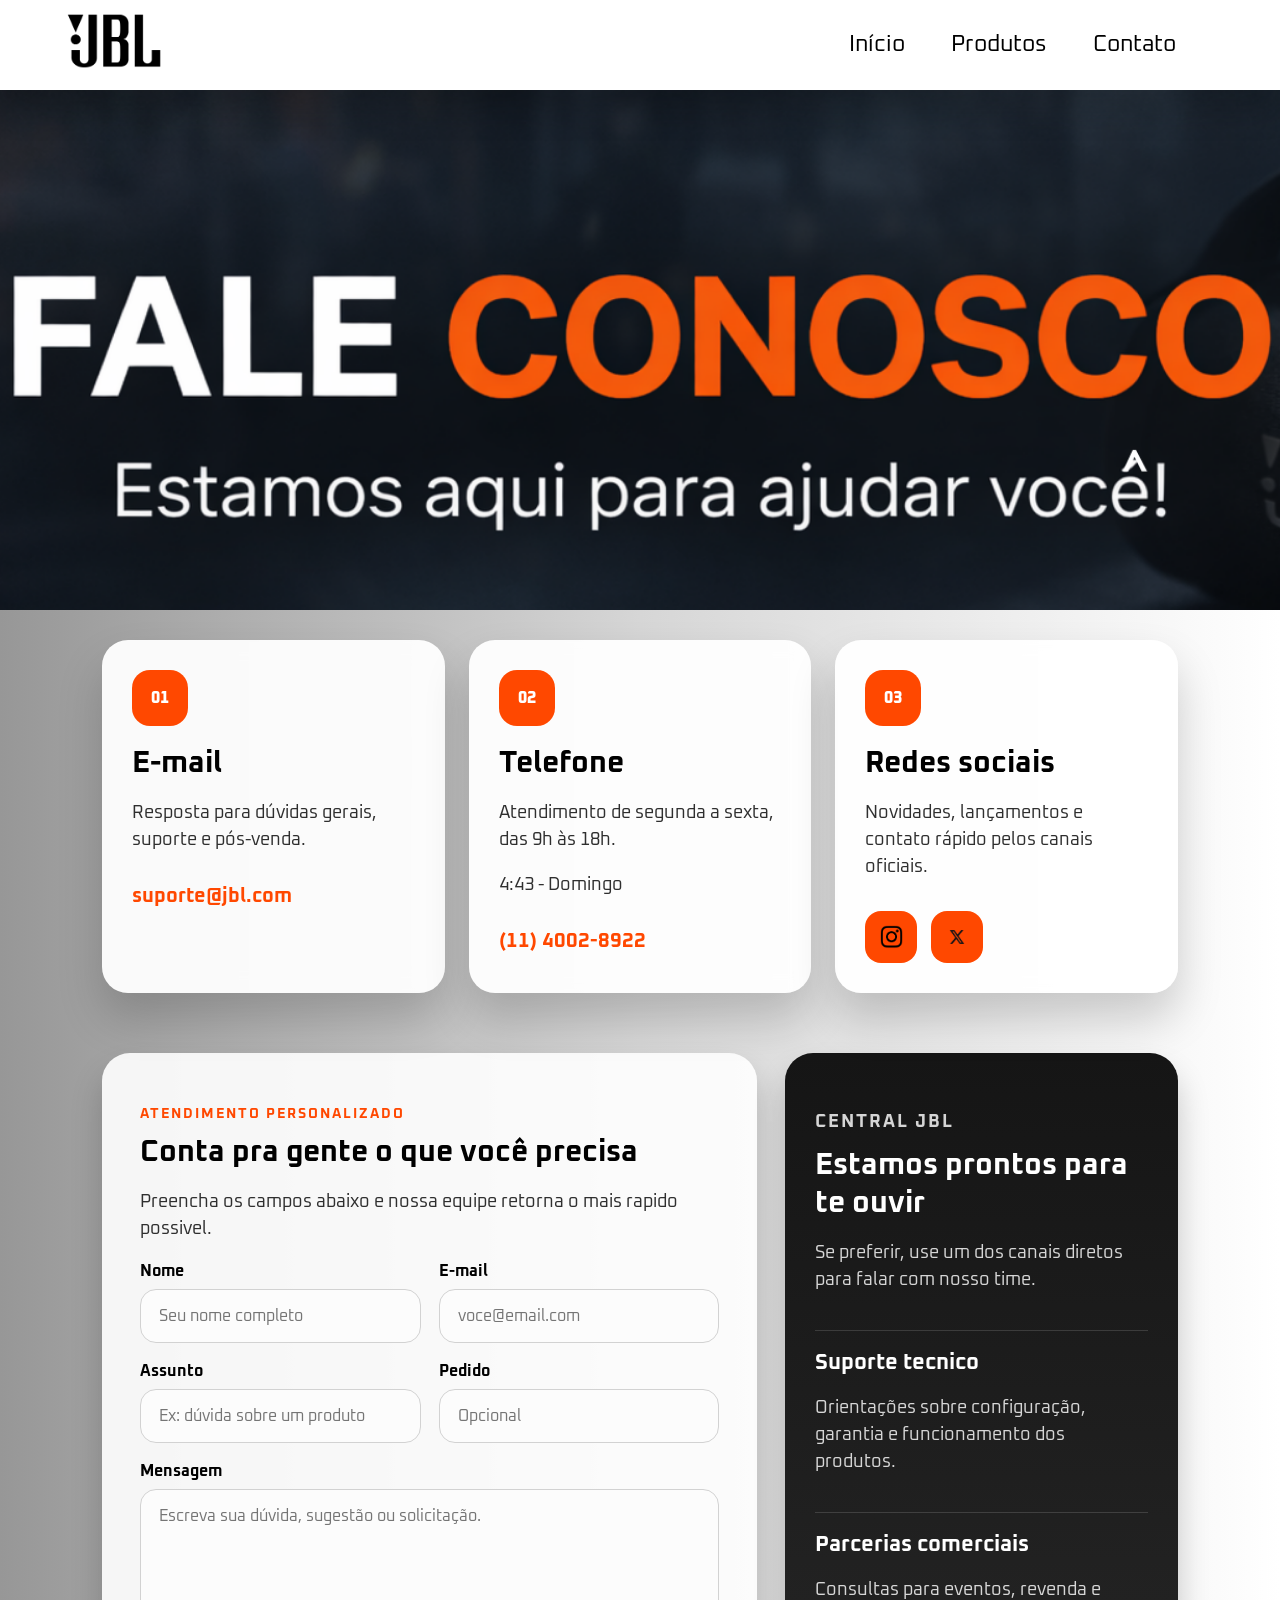
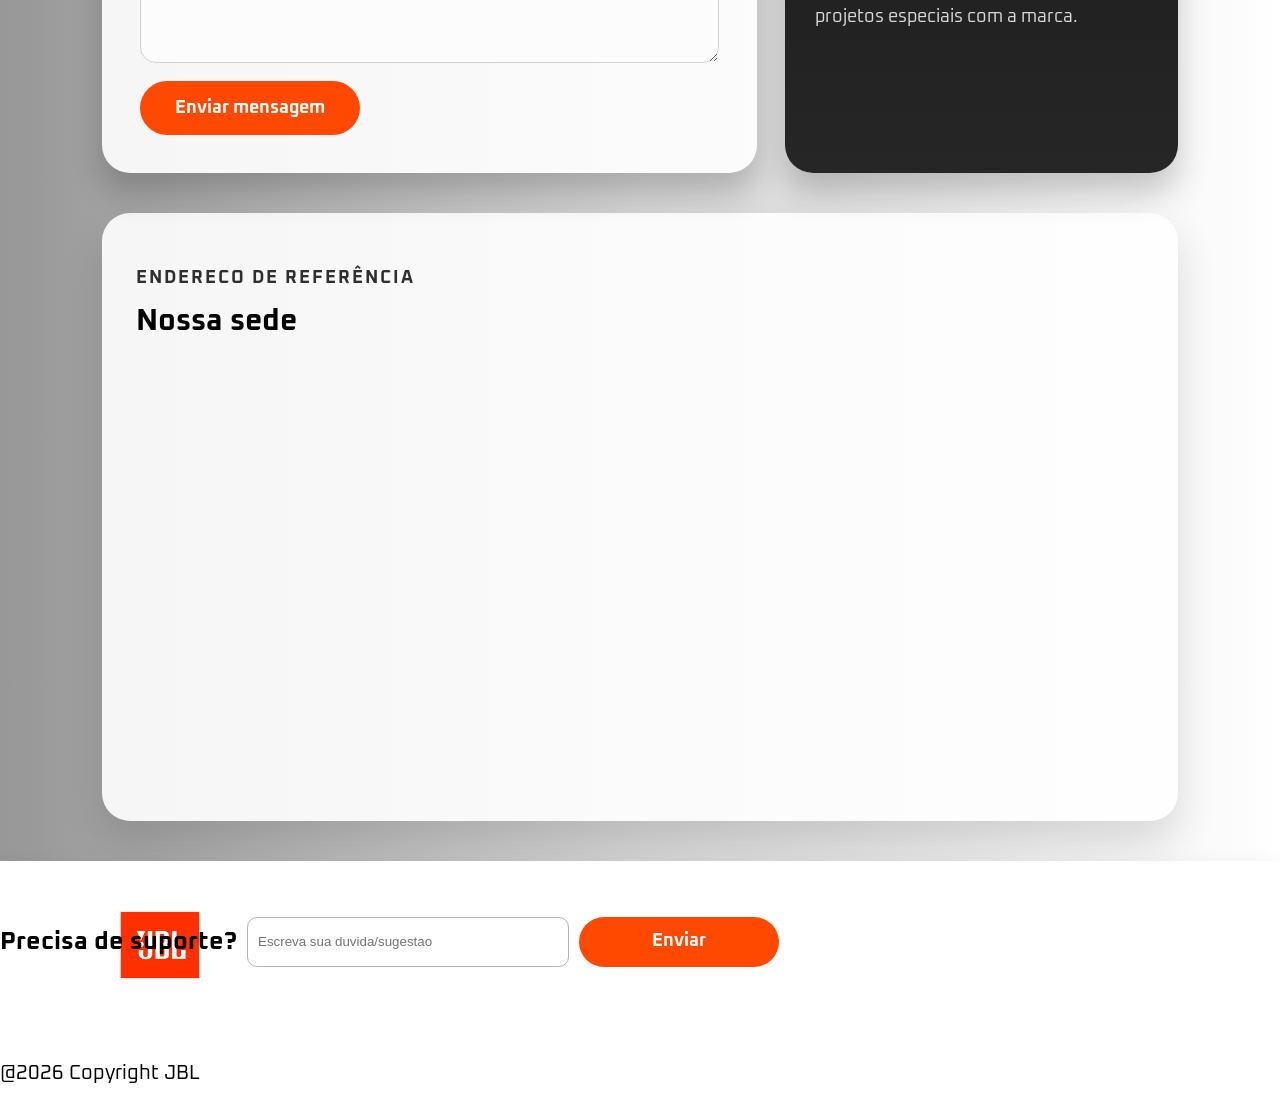
==== commit 16ccc3d3: "UPDATE contato add data" ====
--- a/contato.html
+++ b/contato.html
@@ -38,7 +38,6 @@
     <main class="contato-page">
         <section class="hero-contato">
             <img src="img/banner-contato.png" class="banner-contato" alt="Fones e caixas de som JBL">
-            
         </section>
 
         <section class="contato-destaques">
@@ -53,6 +52,11 @@
                 <div class="icone-suporte">02</div>
                 <h2>Telefone</h2>
                 <p>Atendimento de segunda a sexta, das 9h às 18h.</p>
+                <p><script>
+                    data = new Date()
+                    diaSemana = new Array("Domingo", "Segunda-Feira", "Terça-Feira", "Quarta-Feira", "Quinta-Feira", "Sexta-Feira", "Sábado")
+                    document.write(data.getHours() + ":" + data.getMinutes() + " - " + diaSemana[data.getDay()])
+                </script></p>
                 <a href="tel:+551140028922">(11) 4002-8922</a>
             </article>
 
@@ -128,8 +132,6 @@
                     <h3>Parcerias comerciais</h3>
                     <p>Consultas para eventos, revenda e projetos especiais com a marca.</p>
                 </div>
-
-             
             </aside>
         </section>
 
--- a/css/style.css
+++ b/css/style.css
@@ -271,9 +271,7 @@
     grid-template-columns: repeat(3, 1fr);
     gap: 24px;
     padding: 50px 8%;
-    margin-top: -70px;
-    position: relative;
-    z-index: 2;
+    margin-top: -20px;
 }
 
 .card-suporte {
@@ -363,6 +361,7 @@
 
 .formulario-contato {
     padding: 38px;
+    box-shadow: 0 20px 32px rgba(0, 0, 0, 0.2);
 }
 
 .contato-form {
@@ -424,6 +423,7 @@
     display: flex;
     flex-direction: column;
     gap: 18px;
+      box-shadow: 0 20px 32px rgba(0, 0, 0, 0.2);
 }
 
 .painel-box p,
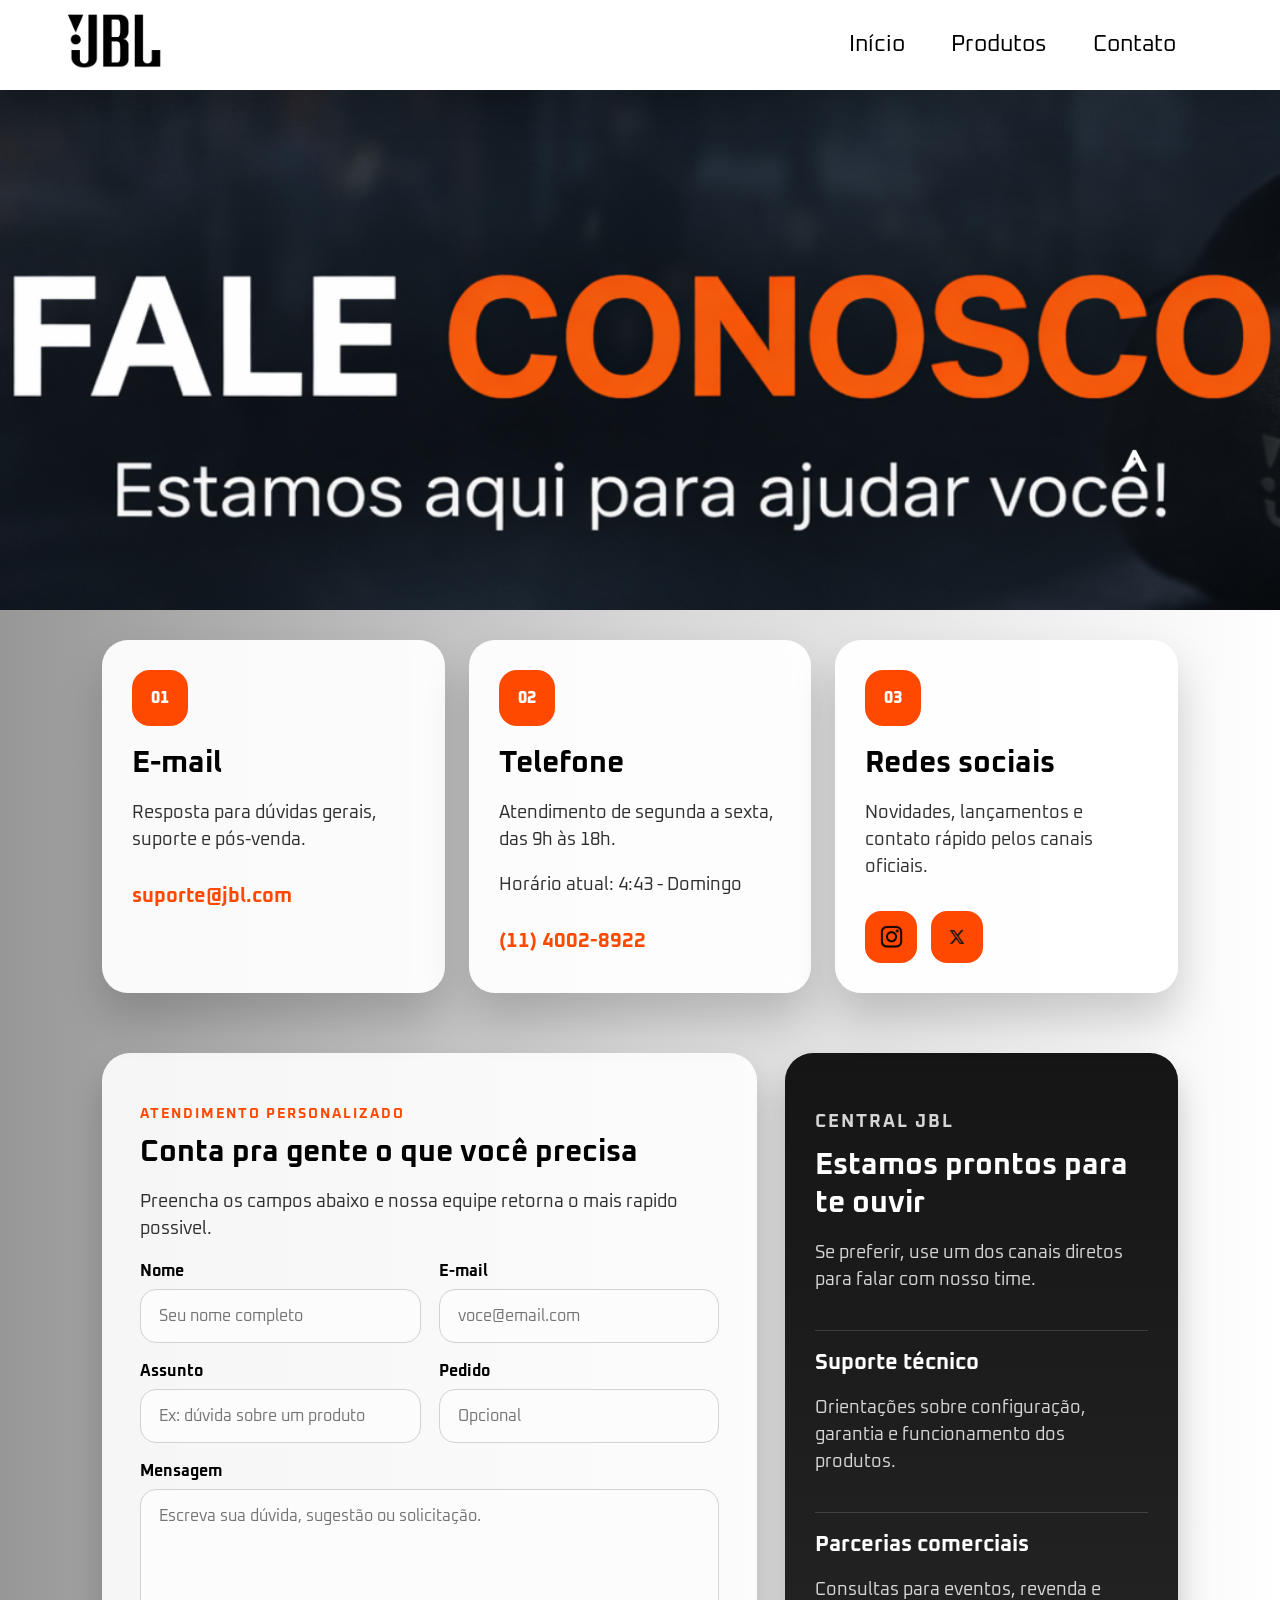
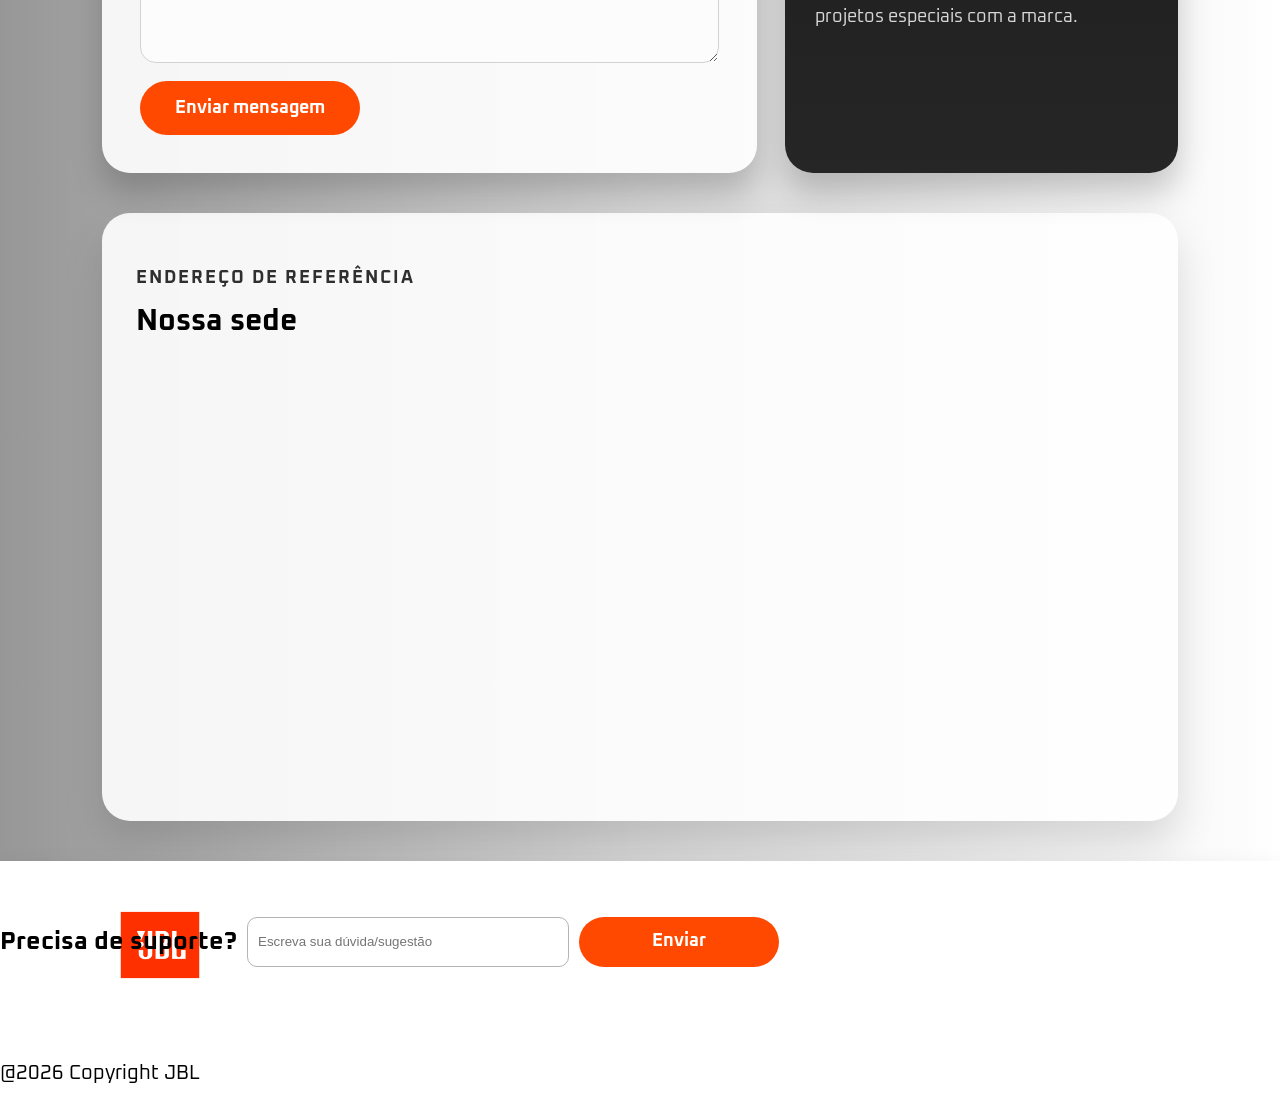
==== commit 354b6e3a: "Refactor contato.html and style.css; add pop_produtos.html for product details" ====
--- a/contato.html
+++ b/contato.html
@@ -14,7 +14,7 @@
     <title>JBL</title>
 </head>
 
-<body>
+<body class="body-1">
 
     <header>
         <div class="divHeader">
@@ -52,10 +52,10 @@
                 <div class="icone-suporte">02</div>
                 <h2>Telefone</h2>
                 <p>Atendimento de segunda a sexta, das 9h às 18h.</p>
-                <p><script>
+                <p>Horário atual: <script>
                     data = new Date()
                     diaSemana = new Array("Domingo", "Segunda-Feira", "Terça-Feira", "Quarta-Feira", "Quinta-Feira", "Sexta-Feira", "Sábado")
-                    document.write(data.getHours() + ":" + data.getMinutes() + " - " + diaSemana[data.getDay()])
+                    document.write(" " + data.getHours() + ":" + data.getMinutes() + " - " + diaSemana[data.getDay()])
                 </script></p>
                 <a href="tel:+551140028922">(11) 4002-8922</a>
             </article>
@@ -124,7 +124,7 @@
                 </div>
 
                 <div class="painel-info">
-                    <h3>Suporte tecnico</h3>
+                    <h3>Suporte técnico</h3>
                     <p>Orientações sobre configuração, garantia e funcionamento dos produtos.</p>
                 </div>
 
@@ -137,7 +137,7 @@
 
         <section class="mapa">
             <div class="mapa-texto">
-                <p class="contato-section-kicker">Endereco de referência</p>
+                <p class="contato-section-kicker">Endereço de referência</p>
                 <h2>Nossa sede</h2>
             </div>
             <iframe
@@ -153,7 +153,7 @@
 
         <div class="alinhar-suporte-footer">
             <p class="txt-suporte">Precisa de suporte?</p>
-            <input class="input-footer-suporte" type="text" placeholder="Escreva sua duvida/sugestao">
+            <input class="input-footer-suporte" type="text" placeholder="Escreva sua dúvida/sugestão">
             <button class="btn-footer-suporte">Enviar</button>
         </div>
        <p class="copyright-footer">@2026 Copyright JBL</p>
--- a/css/style.css
+++ b/css/style.css
@@ -1,6 +1,10 @@
-body {
+.body-1 {
     margin: 0;
     background: linear-gradient(270deg, #ffffff, #d6d6d6, #979797);
+    font-family: "Oxanium", sans-serif;
+}
+.body-2{
+    background-color: white;
     font-family: "Oxanium", sans-serif;
 }
 
@@ -144,11 +148,12 @@
     color: rgb(255, 255, 255);
     width: 250px;
     height: 50px;
+    cursor: pointer;
     font-weight: bold;
     border-radius: 25px;
     margin-top: 20px;
     justify-self: center;
-    font-size: 20px;
+    font-size: 15px;
     font-family: "Oxanium", sans-serif;
 }
 
@@ -575,3 +580,22 @@
         margin-top: 30px;
     }
 }
+
+/* POP */
+.title-pop{
+    color: #ff4800;
+    font-size: 45px;
+    text-align: center;
+    margin: 50px;
+}
+.image-pop{
+    display: block;
+    justify-self: center;
+    width: 1000px;
+}
+.desc-pop{
+    text-align: center;
+    font-size: 25px;
+    margin-left: 100px;
+     margin-right: 100px;
+}
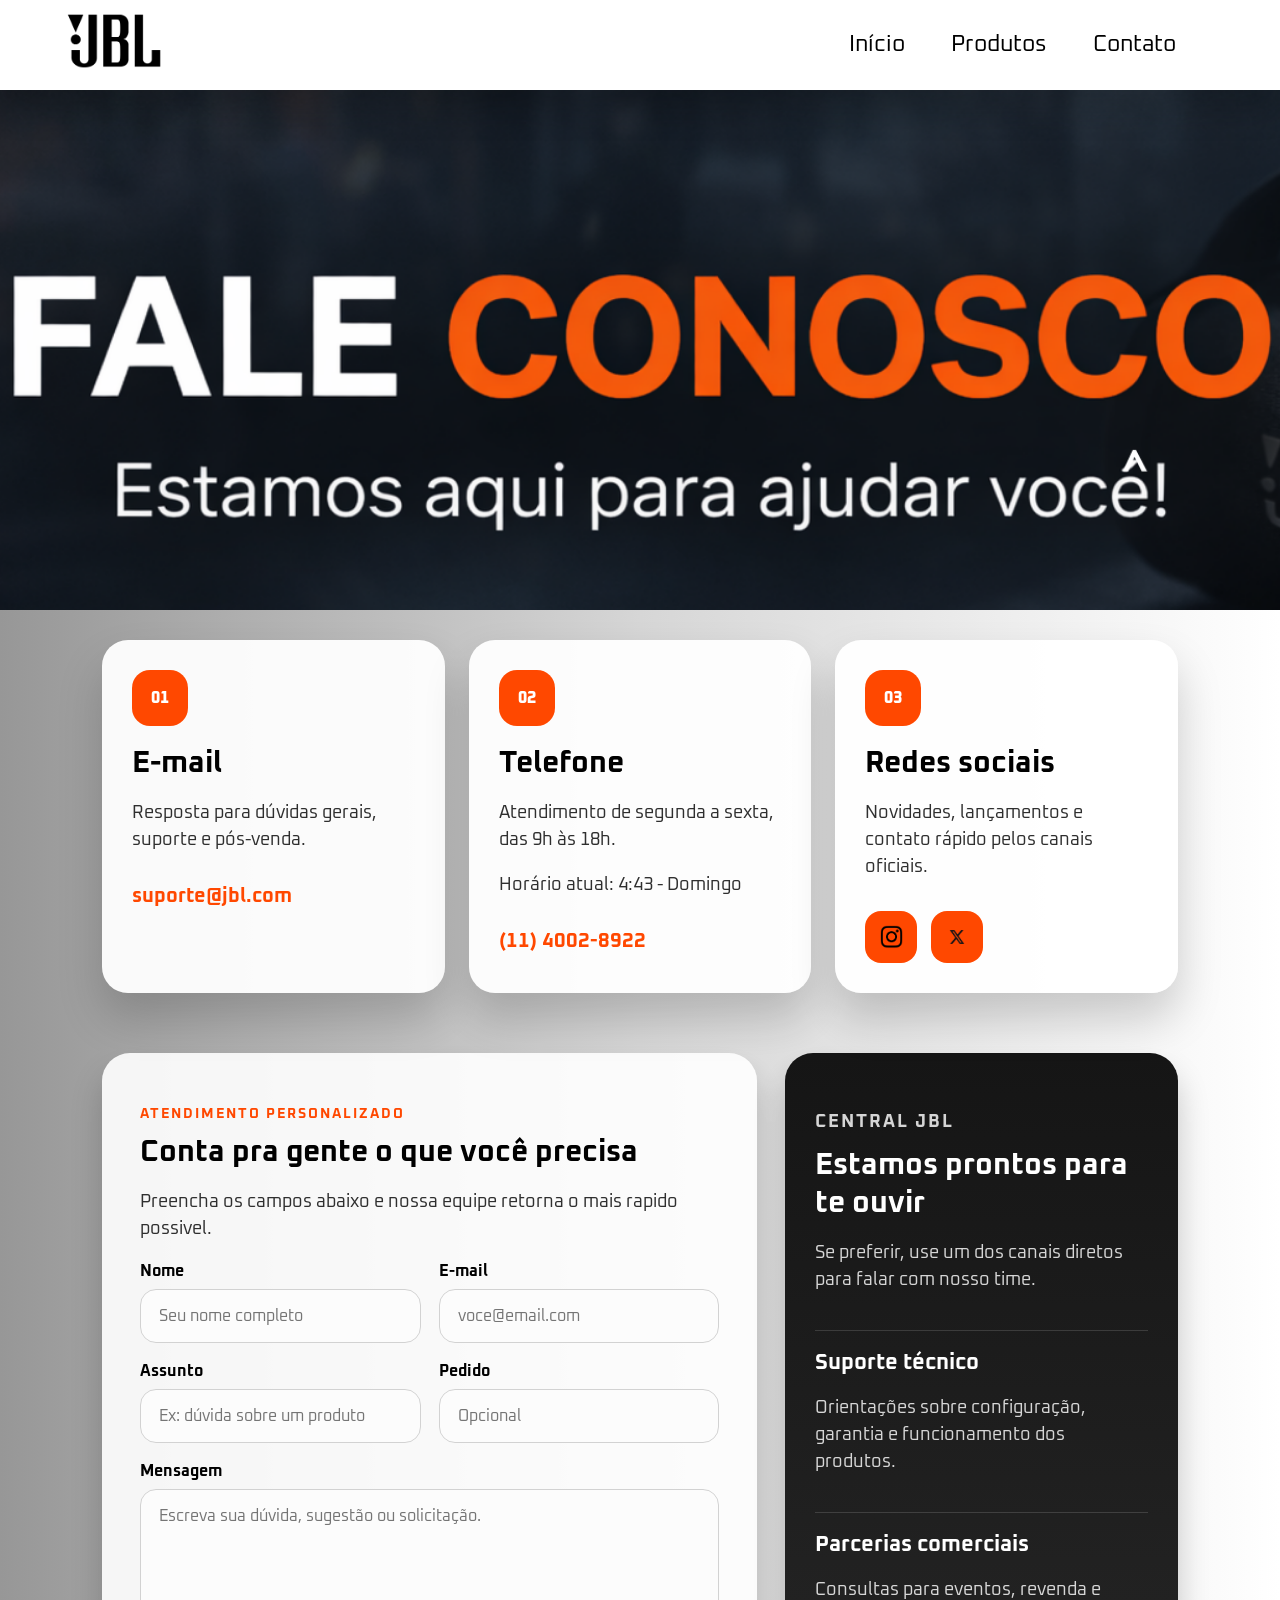
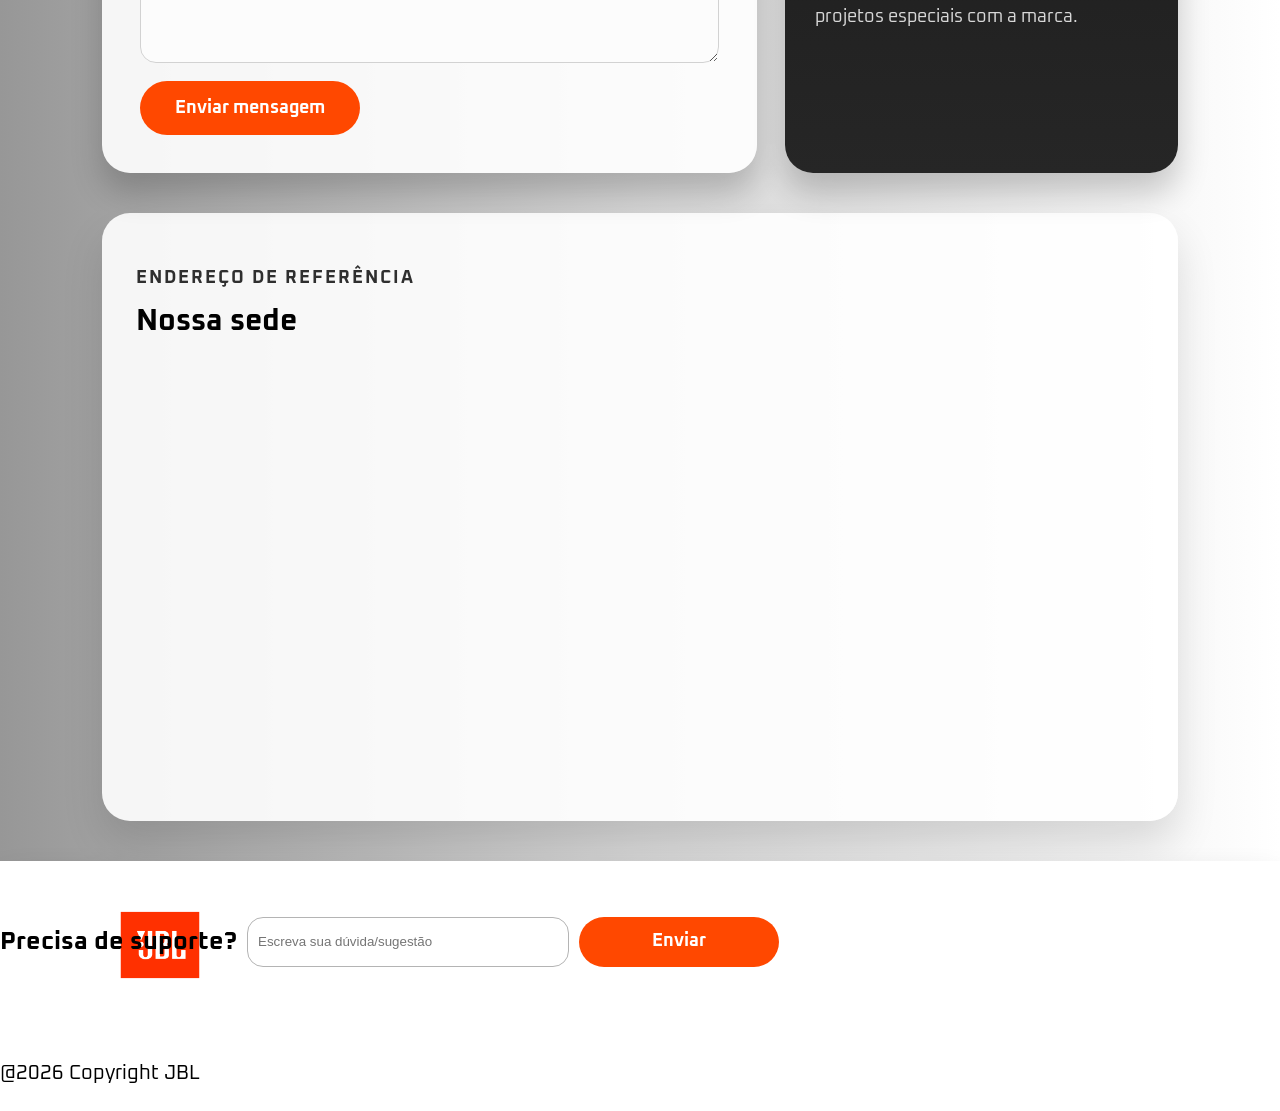
==== commit 560fe873: "Refactor contato.html and style.css; add fadeIn animation and improve button hover effects" ====
--- a/contato.html
+++ b/contato.html
@@ -1,164 +1,163 @@
-<!DOCTYPE html>
-<html lang="pt-br">
-
-<head>
-    <link rel="icon" type="image/png" href="img/icons/icon.png">
-    <link rel="stylesheet" href="css/style.css">
-    <link rel="preconnect" href="https://fonts.googleapis.com">
-    <link rel="preconnect" href="https://fonts.gstatic.com" crossorigin>
-    <link
-        href="https://fonts.googleapis.com/css2?family=Oxanium:wght@200..800&family=Zalando+Sans:ital,wght@0,200..900;1,200..900&display=swap"
-        rel="stylesheet">
-    <meta charset="UTF-8">
-    <meta name="viewport" content="width=device-width, initial-scale=1.0">
-    <title>JBL</title>
-</head>
-
-<body class="body-1">
-
-    <header>
-        <div class="divHeader">
-            <img class="logo-header" src="img/logo.png">
-            <nav class="nav-header">
-                <ul>
-                    <a href="index.html">
-                        <li>Início</li>
-                    </a>
-                    <a href="produtos.html">
-                        <li>Produtos</li>
-                    </a>
-                    <a href="contato.html">
-                        <li>Contato</li>
-                    </a>
-                </ul>
-            </nav>
-        </div>
-    </header>
-
-    <main class="contato-page">
-        <section class="hero-contato">
-            <img src="img/banner-contato.png" class="banner-contato" alt="Fones e caixas de som JBL">
-        </section>
-
-        <section class="contato-destaques">
-            <article class="card-suporte">
-                <div class="icone-suporte">01</div>
-                <h2>E-mail</h2>
-                <p>Resposta para dúvidas gerais, suporte e pós-venda.</p>
-                <a href="mailto:suporte@jbl.com">suporte@jbl.com</a>
-            </article>
-
-            <article class="card-suporte">
-                <div class="icone-suporte">02</div>
-                <h2>Telefone</h2>
-                <p>Atendimento de segunda a sexta, das 9h às 18h.</p>
-                <p>Horário atual: <script>
-                    data = new Date()
-                    diaSemana = new Array("Domingo", "Segunda-Feira", "Terça-Feira", "Quarta-Feira", "Quinta-Feira", "Sexta-Feira", "Sábado")
-                    document.write(" " + data.getHours() + ":" + data.getMinutes() + " - " + diaSemana[data.getDay()])
-                </script></p>
-                <a href="tel:+551140028922">(11) 4002-8922</a>
-            </article>
-
-            <article class="card-suporte">
-                <div class="icone-suporte">03</div>
-                <h2>Redes sociais</h2>
-                <p>Novidades, lançamentos e contato rápido pelos canais oficiais.</p>
-                <div class="social-links">
-                    <a href="#" aria-label="Instagram JBL">
-                        <img src="img/logo-instagram.png" alt="Instagram">
-                    </a>
-                    <a href="#" aria-label="X JBL">
-                        <img src="img/x-logo.png" alt="X">
-                    </a>
-                </div>
-            </article>
-        </section>
-
-        <section class="contato-conteudo">
-            <div class="formulario-contato">
-                <p class="contato-section-kicker">Atendimento personalizado</p>
-                <h2>Conta pra gente o que você precisa</h2>
-                <p class="formulario-intro">Preencha os campos abaixo e nossa equipe retorna o mais rapido possivel.</p>
-
-                <form class="contato-form">
-                    <div class="grupo-campos">
-                        <div class="campo-form">
-                            <label for="nome">Nome</label>
-                            <input type="text" id="nome" name="nome" placeholder="Seu nome completo">
-                        </div>
-
-                        <div class="campo-form">
-                            <label for="email">E-mail</label>
-                            <input type="email" id="email" name="email" placeholder="voce@email.com">
-                        </div>
-                    </div>
-
-                    <div class="grupo-campos">
-                        <div class="campo-form">
-                            <label for="assunto">Assunto</label>
-                            <input type="text" id="assunto" name="assunto" placeholder="Ex: dúvida sobre um produto">
-                        </div>
-
-                        <div class="campo-form">
-                            <label for="pedido">Pedido</label>
-                            <input type="text" id="pedido" name="pedido" placeholder="Opcional">
-                        </div>
-                    </div>
-
-                    <div class="campo-form">
-                        <label for="mensagem">Mensagem</label>
-                        <textarea id="mensagem" name="mensagem" rows="6"
-                            placeholder="Escreva sua dúvida, sugestão ou solicitação."></textarea>
-                    </div>
-
-                    <button type="submit" class="btn-contato">Enviar mensagem</button>
-                </form>
-            </div>
-
-            <aside class="painel-contato">
-                <div class="painel-box">
-                    <p class="contato-section-kicker">Central JBL</p>
-                    <h2>Estamos prontos para te ouvir</h2>
-                    <p>Se preferir, use um dos canais diretos para falar com nosso time.</p>
-                </div>
-
-                <div class="painel-info">
-                    <h3>Suporte técnico</h3>
-                    <p>Orientações sobre configuração, garantia e funcionamento dos produtos.</p>
-                </div>
-
-                <div class="painel-info">
-                    <h3>Parcerias comerciais</h3>
-                    <p>Consultas para eventos, revenda e projetos especiais com a marca.</p>
-                </div>
-            </aside>
-        </section>
-
-        <section class="mapa">
-            <div class="mapa-texto">
-                <p class="contato-section-kicker">Endereço de referência</p>
-                <h2>Nossa sede</h2>
-            </div>
-            <iframe
-                src="https://www.google.com/maps/embed?pb=!1m18!1m12!1m3!1d105565.22308124542!2d-118.65264510273437!3d34.225234100000016!2m3!1f0!2f0!3f0!3m2!1i1024!2i768!4f13.1!3m3!1m2!1s0x80c29a117d48ef25%3A0x5bbb1fb6cdb1cd5c!2sJBL%20Professional!5e0!3m2!1spt-BR!2sbr!4v1772755146936!5m2!1spt-BR!2sbr"
-                width="600" height="450" style="border:0;" allowfullscreen="" loading="lazy"
-                referrerpolicy="no-referrer-when-downgrade"></iframe>
-        </section>
-
-    </main>
-
-    <footer>
-        <img src="img/JBL-Logo.png" class="logo-footer" alt="Logo JBL">
-
-        <div class="alinhar-suporte-footer">
-            <p class="txt-suporte">Precisa de suporte?</p>
-            <input class="input-footer-suporte" type="text" placeholder="Escreva sua dúvida/sugestão">
-            <button class="btn-footer-suporte">Enviar</button>
-        </div>
-       <p class="copyright-footer">@2026 Copyright JBL</p>
-    </footer>
-
-</body>
-
-</html>
+<!DOCTYPE html>
+<html lang="pt-br">
+
+<head>
+    <link rel="icon" type="image/png" href="img/icons/icon.png">
+    <link rel="stylesheet" href="css/style.css">
+    <link rel="preconnect" href="https://fonts.googleapis.com">
+    <link rel="preconnect" href="https://fonts.gstatic.com" crossorigin>
+    <link
+        href="https://fonts.googleapis.com/css2?family=Oxanium:wght@200..800&family=Zalando+Sans:ital,wght@0,200..900;1,200..900&display=swap"
+        rel="stylesheet">
+    <meta charset="UTF-8">
+    <meta name="viewport" content="width=device-width, initial-scale=1.0">
+    <title>JBL</title>
+</head>
+
+<body class="body-1">
+
+    <header>
+        <div class="divHeader">
+            <img class="logo-header" src="img/logo.png">
+            <nav class="nav-header">
+                <ul>
+                    <a href="index.html">
+                        <li>Início</li>
+                    </a>
+                    <a href="produtos.html">
+                        <li>Produtos</li>
+                    </a>
+                    <a href="contato.html">
+                        <li>Contato</li>
+                    </a>
+                </ul>
+            </nav>
+        </div>
+    </header>
+
+    <main class="contato-page">
+        <section class="hero-contato">
+            <img src="img/banner-contato.png" class="banner-contato" alt="Fones e caixas de som JBL">
+        </section>
+
+        <section class="contato-destaques">
+            <article class="card-suporte">
+                <div class="icone-suporte">01</div>
+                <h2>E-mail</h2>
+                <p>Resposta para dúvidas gerais, suporte e pós-venda.</p>
+                <a href="mailto:suporte@jbl.com">suporte@jbl.com</a>
+            </article>
+
+            <article class="card-suporte">
+                <div class="icone-suporte">02</div>
+                <h2>Telefone</h2>
+                <p>Atendimento de segunda a sexta, das 9h às 18h.</p>
+                <p>Horário atual: <script>
+                    data = new Date()
+                    diaSemana = new Array("Domingo", "Segunda-Feira", "Terça-Feira", "Quarta-Feira", "Quinta-Feira", "Sexta-Feira", "Sábado")
+                    document.write(" " + data.getHours() + ":" + data.getMinutes() + " - " + diaSemana[data.getDay()])
+                </script></p>
+                <a href="tel:+551140028922">(11) 4002-8922</a>
+            </article>
+
+            <article class="card-suporte">
+                <div class="icone-suporte">03</div>
+                <h2>Redes sociais</h2>
+                <p>Novidades, lançamentos e contato rápido pelos canais oficiais.</p>
+                <div class="social-links">
+                    <a href="#" aria-label="Instagram JBL">
+                        <img src="img/logo-instagram.png" alt="Instagram">
+                    </a>
+                    <a href="#" aria-label="X JBL">
+                        <img src="img/x-logo.png" alt="X">
+                    </a>
+                </div>
+            </article>
+        </section>
+
+        <section class="contato-conteudo">
+            <div class="formulario-contato">
+                <p class="contato-section-kicker">Atendimento personalizado</p>
+                <h2>Conta pra gente o que você precisa</h2>
+                <p class="formulario-intro">Preencha os campos abaixo e nossa equipe retorna o mais rapido possivel.</p>
+
+                <form class="contato-form">
+                    <div class="grupo-campos">
+                        <div class="campo-form">
+                            <label for="nome">Nome</label>
+                            <input type="text" id="nome" name="nome" placeholder="Seu nome completo">
+                        </div>
+
+                        <div class="campo-form">
+                            <label for="email">E-mail</label>
+                            <input type="email" id="email" name="email" placeholder="voce@email.com">
+                        </div>
+                    </div>
+
+                    <div class="grupo-campos">
+                        <div class="campo-form">
+                            <label for="assunto">Assunto</label>
+                            <input type="text" id="assunto" name="assunto" placeholder="Ex: dúvida sobre um produto">
+                        </div>
+
+                        <div class="campo-form">
+                            <label for="pedido">Pedido</label>
+                            <input type="text" id="pedido" name="pedido" placeholder="Opcional">
+                        </div>
+                    </div>
+
+                    <div class="campo-form">
+                        <label for="mensagem">Mensagem</label>
+                        <textarea id="mensagem" name="mensagem" rows="6"
+                            placeholder="Escreva sua dúvida, sugestão ou solicitação."></textarea>
+                    </div>
+                    <button type="submit" class="btn-contato">Enviar mensagem</button>
+                </form>
+            </div>
+
+            <aside class="painel-contato">
+                <div class="painel-box">
+                    <p class="contato-section-kicker">Central JBL</p>
+                    <h2>Estamos prontos para te ouvir</h2>
+                    <p>Se preferir, use um dos canais diretos para falar com nosso time.</p>
+                </div>
+
+                <div class="painel-info">
+                    <h3>Suporte técnico</h3>
+                    <p>Orientações sobre configuração, garantia e funcionamento dos produtos.</p>
+                </div>
+
+                <div class="painel-info">
+                    <h3>Parcerias comerciais</h3>
+                    <p>Consultas para eventos, revenda e projetos especiais com a marca.</p>
+                </div>
+            </aside>
+        </section>
+
+        <section class="mapa">
+            <div class="mapa-texto">
+                <p class="contato-section-kicker">Endereço de referência</p>
+                <h2>Nossa sede</h2>
+            </div>
+            <iframe
+                src="https://www.google.com/maps/embed?pb=!1m18!1m12!1m3!1d105565.22308124542!2d-118.65264510273437!3d34.225234100000016!2m3!1f0!2f0!3f0!3m2!1i1024!2i768!4f13.1!3m3!1m2!1s0x80c29a117d48ef25%3A0x5bbb1fb6cdb1cd5c!2sJBL%20Professional!5e0!3m2!1spt-BR!2sbr!4v1772755146936!5m2!1spt-BR!2sbr"
+                width="600" height="450" style="border:0;" allowfullscreen="" loading="lazy"
+                referrerpolicy="no-referrer-when-downgrade"></iframe>
+        </section>
+
+    </main>
+
+    <footer>
+        <img src="img/JBL-Logo.png" class="logo-footer" alt="Logo JBL">
+
+        <div class="alinhar-suporte-footer">
+            <p class="txt-suporte">Precisa de suporte?</p>
+            <input class="input-footer-suporte" type="text" placeholder="Escreva sua dúvida/sugestão">
+            <button class="btn-footer-suporte">Enviar</button>
+        </div>
+       <p class="copyright-footer">@2026 Copyright JBL</p>
+    </footer>
+
+</body>
+
+</html>
--- a/css/style.css
+++ b/css/style.css
@@ -1,601 +1,630 @@
-.body-1 {
-    margin: 0;
-    background: linear-gradient(270deg, #ffffff, #d6d6d6, #979797);
-    font-family: "Oxanium", sans-serif;
-}
-.body-2{
-    background-color: white;
-    font-family: "Oxanium", sans-serif;
-}
-
-a {
-    text-decoration: none;
-    color: black;
-}
-
-header {
-    width: 100%;
-    height: 90px;
-    background: rgb(255, 255, 255);
-    backdrop-filter: blur(30px);
-    -webkit-backdrop-filter: blur(30px);
-    border: 0px solid rgba(255, 255, 255, 0.24);
-    box-shadow: 0 20px 32px rgba(0, 0, 0, 0.2);
-    position: fixed;
-    z-index: 10;
-}
-
-.logo-header {
-    width: 100px;
-    padding-top: 1%;
-    padding-left: 5%;
-}
-
-.nav-header {
-    display: flex;
-    color: black;
-    right: 5%;
-    font-size: 23px;
-    top: 10%;
-    position: absolute;
-}
-
-nav li {
-    display: inline;
-    margin-right: 40px;
-    transition: 500ms linear;
-}
-
-
-.divHeader {
-    position: relative;
-}
-
-.preBanner {
-    width: 100%;
-    height: 400px;
-    color: #979797;
-}
-
-.banner {
-    width: 100%;
-    height: 400px;
-}
-
-.txt-quem-somos {
-    margin-top: 100px;
-    text-align: center;
-    font-size: 30px;
-    font-weight: bold;
-    background-color: #ff4800;
-    margin-bottom: 0px;
-    padding-top: 30px;
-    color: white;
-}
-
-.desc-quem-somos {
-    display: flex;
-    justify-content: space-between;
-    padding: 70px;
-    gap: 100px;
-    background-color: #ff4800;
-    color: white;
-}
-
-.img1-home {
-    width: 700px;
-    height: 500px;
-    border-radius: 10px;
-}
-
-.desc-quem-somosFR {
-    font-size: 25px;
-    text-align: justify;
-    line-height: 1.5;
-}
-
-.txt-promocao-home {
-    margin-top: 40px;
-    text-align: center;
-    font-size: 30px;
-    font-weight: bold;
-}
-
-.produtos-home {
-    display: flex;
-}
-
-.produto {
-    background-color: #ffffff;
-    width: 350px;
-    height: 420px;
-    border-radius: 20px;
-    box-shadow: 0 20px 32px rgba(0, 0, 0, 0.2);
-    align-items: center;
-    justify-content: center;
-    margin: auto;
-    padding: 10px;
-}
-
-.produto img {
-    width: 300px;
-    align-items: center;
-    margin-top: 30px;
-    display: block;
-    justify-self: center;
-    object-fit: cover;
-    transition: transform 0.3s ease-in-out;
-}
-.produto img:hover{
-    transform: scale(1.10);
-}
-
-.produto h1 {
-    margin-left: 10%;
-    font-size: 22px;
-    margin-bottom: 0;
-}
-
-.produto p {
-    margin: 5px 0px 5px 13%;
-    font-size: 20px;
-}
-
-.produto button {
-    display: block;
-    border: none;
-    background-color: #ff4800;
-    color: rgb(255, 255, 255);
-    width: 250px;
-    height: 50px;
-    cursor: pointer;
-    font-weight: bold;
-    border-radius: 25px;
-    margin-top: 20px;
-    justify-self: center;
-    font-size: 15px;
-    font-family: "Oxanium", sans-serif;
-}
-
-footer {
-    width: auto;
-    height: 250px;
-    background-color: white;
-    box-shadow: 0 20px 32px rgba(0, 0, 0, 0.2);
-    position: relative;
-}
-
-.copyright-footer {
-    position: absolute;
-    justify-self: center;
-    text-align: center;
-    font-size: 20px;
-   margin-top: 200px;
-}
-
-.logo-footer {
-    display: block;
-    width: 120px;
-    margin-left: 100px;
-    padding-top: 50px;
-    position: absolute;
-}
-
-iframe {
-    padding: 30px;
-}
-
-.mapa {
-    text-align: center;
-}
-
-.txt-suporte {
-    font-size: 25px;
-    font-weight: bold;
-}
-
-.input-footer-suporte {
-    width: 300px;
-    height: 28px;
-    border-radius: 10px;
-    border: solid 1px #b4b4b4;
-    padding: 10px;
-}
-
-.btn-footer-suporte {
-     width: 200px;
-    height: 50px;
-    font-weight: bold;
-    font-size: 18px;
-    border-radius: 25px;
-    border: none;
-    background-color: #ff4800;
-    color: white;
-    font-family: "Oxanium", sans-serif;
-}
-
-.alinhar-suporte-footer {
-    position: absolute;
-    display: flex;
-    align-items: center;
-    gap: 10px;
-    padding-top: 40px;
-    justify-self: center;
-}
-.section-produtos{
-    display: flex;
-    padding: 20px;
-    margin-top: 20px;
-}
-.ultima-section-produtos{
-    display: flex;
-    padding: 20px;
-    margin-bottom: 100px;
-}
-.banner-contato{
-    width: 100%;
-    display: block;
-    height: 520px;
-    object-fit: cover;
-}
-
-.contato-page {
-    padding-top: 90px;
-}
-
-.hero-contato {
-    position: relative;
-    overflow: hidden;
-}
-
-.hero-contato-kicker,
-.contato-section-kicker {
-    text-transform: uppercase;
-    letter-spacing: 2px;
-    font-size: 14px;
-    font-weight: 700;
-    color: #ff4800;
-    margin-bottom: 10px;
-}
-
-.hero-contato-titulo {
-    font-size: 54px;
-    line-height: 1.05;
-    margin: 0 0 18px;
-}
-
-.hero-contato-texto {
-    font-size: 21px;
-    line-height: 1.5;
-    margin: 0;
-    max-width: 540px;
-}
-
-.contato-destaques {
-    display: grid;
-    grid-template-columns: repeat(3, 1fr);
-    gap: 24px;
-    padding: 50px 8%;
-    margin-top: -20px;
-}
-
-.card-suporte {
-    background: rgba(255, 255, 255, 0.94);
-    border-radius: 26px;
-    padding: 30px;
-    box-shadow: 0 25px 45px rgba(0, 0, 0, 0.18);
-    backdrop-filter: blur(10px);
-    min-height: 230px;
-}
-
-.icone-suporte {
-    width: 56px;
-    height: 56px;
-    border-radius: 18px;
-    background-color: #ff4800;
-    color: white;
-    display: flex;
-    align-items: center;
-    justify-content: center;
-    font-weight: 800;
-    margin-bottom: 18px;
-}
-
-.card-suporte h2,
-.formulario-contato h2,
-.painel-box h2,
-.mapa-texto h2 {
-    font-size: 30px;
-    margin: 0 0 12px;
-}
-
-.card-suporte p,
-.formulario-intro,
-.painel-box p,
-.painel-info p,
-.mapa-texto p {
-    font-size: 18px;
-    line-height: 1.5;
-    color: #2f2f2f;
-}
-
-.card-suporte a {
-    display: inline-block;
-    margin-top: 12px;
-    color: #ff4800;
-    font-size: 20px;
-    font-weight: 700;
-}
-
-.social-links {
-    display: flex;
-    gap: 14px;
-    margin-top: 18px;
-}
-
-.social-links a {
-    width: 52px;
-    height: 52px;
-    border-radius: 16px;
-    background-color: #ff4800;
-    display: flex;
-    align-items: center;
-    justify-content: center;
-}
-
-.social-links img {
-    width: 24px;
-    height: 24px;
-    object-fit: contain;
-}
-
-.contato-conteudo {
-    display: grid;
-    grid-template-columns: minmax(0, 1.5fr) minmax(320px, 0.9fr);
-    gap: 28px;
-    padding: 10px 8% 40px;
-}
-
-.formulario-contato,
-.painel-contato,
-.mapa {
-    background-color: rgba(255, 255, 255, 0.9);
-    border-radius: 28px;
-    box-shadow: 0 22px 42px rgba(0, 0, 0, 0.12);
-}
-
-.formulario-contato {
-    padding: 38px;
-    box-shadow: 0 20px 32px rgba(0, 0, 0, 0.2);
-}
-
-.contato-form {
-    display: flex;
-    flex-direction: column;
-    gap: 18px;
-}
-
-.grupo-campos {
-    display: grid;
-    grid-template-columns: repeat(2, 1fr);
-    gap: 18px;
-}
-
-.campo-form {
-    display: flex;
-    flex-direction: column;
-    gap: 8px;
-}
-
-.campo-form label {
-    font-size: 16px;
-    font-weight: 700;
-}
-
-.campo-form input,
-.campo-form textarea {
-    border: 1px solid #d2d2d2;
-    border-radius: 16px;
-    padding: 16px 18px;
-    font-family: "Oxanium", sans-serif;
-    font-size: 16px;
-    background-color: #fcfcfc;
-}
-
-.campo-form textarea {
-    resize: vertical;
-    min-height: 140px;
-}
-
-.btn-contato {
-    width: fit-content;
-    min-width: 220px;
-    height: 54px;
-    border: none;
-    border-radius: 999px;
-    background-color: #ff4800;
-    color: white;
-    font-family: "Oxanium", sans-serif;
-    font-size: 18px;
-    font-weight: 700;
-    cursor: pointer;
-}
-
-.painel-contato {
-    background: linear-gradient(180deg, #151515 0%, #262626 100%);
-    color: white;
-    padding: 38px 30px;
-    display: flex;
-    flex-direction: column;
-    gap: 18px;
-      box-shadow: 0 20px 32px rgba(0, 0, 0, 0.2);
-}
-
-.painel-box p,
-.painel-info p,
-.destaque-prazo span {
-    color: rgba(255, 255, 255, 0.82);
-}
-
-.painel-info {
-    border-top: 1px solid rgba(255, 255, 255, 0.14);
-    padding-top: 18px;
-}
-
-.painel-info h3 {
-    margin: 0 0 8px;
-    font-size: 22px;
-}
-
-.destaque-prazo {
-    margin-top: auto;
-    background: rgba(255, 72, 0, 0.18);
-    border: 1px solid rgba(255, 72, 0, 0.35);
-    border-radius: 22px;
-    padding: 22px;
-}
-
-.destaque-prazo span {
-    display: block;
-    margin-bottom: 8px;
-}
-
-.destaque-prazo strong {
-    font-size: 28px;
-}
-
-.mapa {
-    margin: 0 8% 40px;
-    padding: 34px;
-}
-
-.mapa iframe {
-    width: 100%;
-    height: 420px;
-    padding: 0;
-    border-radius: 24px;
-}
-
-.mapa-texto {
-    margin-bottom: 22px;
-    text-align: left;
-}
-
-@media (max-width: 1100px) {
-    .contato-destaques,
-    .contato-conteudo,
-    .grupo-campos {
-        grid-template-columns: 1fr;
-    }
-
-    .hero-contato-titulo {
-        font-size: 42px;
-    }
-}
-
-@media (max-width: 768px) {
-    .logo-header {
-        padding-top: 12px;
-    }
-
-    .nav-header {
-        position: static;
-        justify-content: center;
-        margin-top: 10px;
-        font-size: 18px;
-    }
-
-    header {
-        height: 130px;
-    }
-
-    .contato-page {
-        padding-top: 130px;
-    }
-
-    .banner-contato {
-        height: 600px;
-    }
-
-    .hero-contato-overlay,
-    .contato-destaques,
-    .contato-conteudo,
-    .mapa {
-        padding-left: 5%;
-        padding-right: 5%;
-    }
-
-    .hero-contato-overlay {
-        justify-content: flex-end;
-        padding-bottom: 50px;
-    }
-
-    .hero-contato-titulo {
-        font-size: 34px;
-    }
-
-    .hero-contato-texto,
-    .card-suporte p,
-    .formulario-intro,
-    .painel-box p,
-    .painel-info p,
-    .mapa-texto p {
-        font-size: 16px;
-    }
-
-    .formulario-contato,
-    .painel-contato,
-    .mapa,
-    .card-suporte {
-        padding: 24px;
-    }
-
-    .btn-contato {
-        width: 100%;
-    }
-
-    .alinhar-suporte-footer {
-        position: static;
-        flex-direction: column;
-        padding-top: 30px;
-    }
-
-    footer {
-        height: auto;
-        padding: 30px 20px 40px;
-        text-align: center;
-    }
-
-    .logo-footer,
-    .copyright-footer {
-        position: static;
-        margin: 0 auto;
-    }
-
-    .logo-footer {
-        padding-top: 0;
-    }
-
-    .copyright-footer {
-        margin-top: 30px;
-    }
-}
-
-/* POP */
-.title-pop{
-    color: #ff4800;
-    font-size: 45px;
-    text-align: center;
-    margin: 50px;
-}
-.image-pop{
-    display: block;
-    justify-self: center;
-    width: 1000px;
-}
-.desc-pop{
-    text-align: center;
-    font-size: 25px;
-    margin-left: 100px;
-     margin-right: 100px;
+body{
+        animation: fadeIn 0.3s ease-in forwards;
+}
+
+@keyframes fadeIn {
+  from {
+    opacity: 0;
+  }
+
+  to {
+    opacity: 1;
+  }
+}
+
+.body-1 {
+    margin: 0;
+    background: linear-gradient(270deg, #ffffff, #d6d6d6, #979797);
+    font-family: "Oxanium", sans-serif;
+}
+.body-2{
+    background-color: white;
+    font-family: "Oxanium", sans-serif;
+}
+
+a {
+    text-decoration: none;
+    color: black;
+}
+
+img{
+       display: block;
+}
+
+header {
+    width: 100%;
+    height: 90px;
+    background: rgb(255, 255, 255);
+    backdrop-filter: blur(30px);
+    -webkit-backdrop-filter: blur(30px);
+    border: 0px solid rgba(255, 255, 255, 0.24);
+    box-shadow: 0 20px 32px rgba(0, 0, 0, 0.2);
+    position: fixed;
+    z-index: 10;
+}
+
+.logo-header {
+    width: 100px;
+    padding-top: 1%;
+    padding-left: 5%;
+}
+
+.nav-header {
+    display: flex;
+    color: black;
+    right: 5%;
+    font-size: 23px;
+    top: 10%;
+    position: absolute;
+}
+
+nav li {
+    display: inline;
+    margin-right: 40px;
+    transition: 50ms linear;
+}
+nav li:hover{
+    color: #ff4800;
+}
+
+
+.divHeader {
+    position: relative;
+}
+
+.preBanner {
+    width: 100%;
+    height: 400px;
+    color: #979797;
+}
+
+.banner {
+    margin-top: 50px;
+    width: 100%;
+    height: 400px;
+    
+}
+
+.ad-video{
+    width: 100%;
+}
+
+.txt-promocao-home {
+    margin-top: 40px;
+    text-align: center;
+    font-size: 30px;
+    font-weight: bold;
+}
+
+.produtos-home {
+    display: flex;
+}
+
+.produto {
+    background-color: #ffffff;
+    width: 350px;
+    height: 420px;
+    border-radius: 20px;
+    box-shadow: 0 20px 32px rgba(0, 0, 0, 0.2);
+    align-items: center;
+    justify-content: center;
+    margin: auto;
+    padding: 10px;
+}
+
+.produto img {
+    width: 300px;
+    align-items: center;
+    margin-top: 30px;
+    display: block;
+    justify-self: center;
+    object-fit: cover;
+    transition: transform 0.3s ease-in-out;
+}
+.produto img:hover{
+    transform: scale(1.10);
+}
+
+.produto h1 {
+    margin-left: 10%;
+    font-size: 22px;
+    margin-bottom: 0;
+}
+
+.produto p {
+    margin: 5px 0px 5px 13%;
+    font-size: 20px;
+}
+
+.produto button {
+    display: block;
+    border: none;
+    background-color: #ff4800;
+    color: rgb(255, 255, 255);
+    width: 250px;
+    height: 50px;
+    cursor: pointer;
+    font-weight: bold;
+    border-radius: 25px;
+    margin-top: 20px;
+    justify-self: center;
+    font-size: 15px;
+    font-family: "Oxanium", sans-serif;
+    transition: 50ms;
+}
+.produto button:hover{
+    scale: 1.03;
+}
+
+footer {
+    width: auto;
+    height: 250px;
+    background-color: white;
+    box-shadow: 0 20px 32px rgba(0, 0, 0, 0.2);
+    position: relative;
+}
+
+.copyright-footer {
+    position: absolute;
+    justify-self: center;
+    text-align: center;
+    font-size: 20px;
+   margin-top: 200px;
+}
+
+.logo-footer {
+    display: block;
+    width: 120px;
+    margin-left: 100px;
+    padding-top: 50px;
+    position: absolute;
+}
+
+iframe {
+    padding: 30px;
+}
+
+.mapa {
+    text-align: center;
+    transition: 50ms;
+}
+.mapa:hover {
+    scale: 1.03;
+}
+
+.txt-suporte {
+    font-size: 25px;
+    font-weight: bold;
+}
+
+.input-footer-suporte {
+    width: 300px;
+    height: 28px;
+    border-radius: 16px;
+    border: solid 1px #b4b4b4;
+    padding: 10px;
+}
+
+.btn-footer-suporte {
+     width: 200px;
+    height: 50px;
+    font-weight: bold;
+    font-size: 18px;
+    border-radius: 25px;
+    border: none;
+    background-color: #ff4800;
+    color: white;
+    font-family: "Oxanium", sans-serif;
+    transition: 50ms;
+    cursor: pointer;
+}
+.btn-footer-suporte:hover{
+    scale: 1.03;
+}
+
+
+.alinhar-suporte-footer {
+    position: absolute;
+    display: flex;
+    align-items: center;
+    gap: 10px;
+    padding-top: 40px;
+    justify-self: center;
+}
+.section-produtos{
+    display: flex;
+    padding: 20px;
+    margin-top: 20px;
+}
+.ultima-section-produtos{
+    display: flex;
+    padding: 20px;
+    margin-bottom: 100px;
+}
+.banner-contato{
+    width: 100%;
+    display: block;
+    height: 520px;
+    object-fit: cover;
+}
+
+.contato-page {
+    padding-top: 90px;
+}
+
+.hero-contato {
+    position: relative;
+    overflow: hidden;
+}
+
+.hero-contato-kicker,
+.contato-section-kicker {
+    text-transform: uppercase;
+    letter-spacing: 2px;
+    font-size: 14px;
+    font-weight: 700;
+    color: #ff4800;
+    margin-bottom: 10px;
+}
+
+.hero-contato-titulo {
+    font-size: 54px;
+    line-height: 1.05;
+    margin: 0 0 18px;
+}
+
+.hero-contato-texto {
+    font-size: 21px;
+    line-height: 1.5;
+    margin: 0;
+    max-width: 540px;
+}
+
+.contato-destaques {
+    display: grid;
+    grid-template-columns: repeat(3, 1fr);
+    gap: 24px;
+    padding: 50px 8%;
+    margin-top: -20px;
+}
+
+.card-suporte {
+    background: rgba(255, 255, 255, 0.94);
+    border-radius: 26px;
+    padding: 30px;
+    box-shadow: 0 25px 45px rgba(0, 0, 0, 0.18);
+    backdrop-filter: blur(10px);
+    min-height: 230px;
+    transition: transform 0.3s ease, box-shadow 0.3s ease;
+}
+.card-suporte:hover {
+    scale: 1.03;
+}
+
+.icone-suporte {
+    width: 56px;
+    height: 56px;
+    border-radius: 18px;
+    background-color: #ff4800;
+    color: white;
+    display: flex;
+    align-items: center;
+    justify-content: center;
+    font-weight: 800;
+    margin-bottom: 18px;
+}
+
+.card-suporte h2,
+.formulario-contato h2,
+.painel-box h2,
+.mapa-texto h2 {
+    font-size: 30px;
+    margin: 0 0 12px;
+}
+
+.card-suporte p,
+.formulario-intro,
+.painel-box p,
+.painel-info p,
+.mapa-texto p {
+    font-size: 18px;
+    line-height: 1.5;
+    color: #2f2f2f;
+}
+
+.card-suporte a {
+    display: inline-block;
+    margin-top: 12px;
+    color: #ff4800;
+    font-size: 20px;
+    font-weight: 700;
+}
+
+.social-links {
+    display: flex;
+    gap: 14px;
+    margin-top: 18px;
+}
+
+.social-links a {
+    width: 52px;
+    height: 52px;
+    border-radius: 16px;
+    background-color: #ff4800;
+    display: flex;
+    align-items: center;
+    justify-content: center;
+}
+
+.social-links img {
+    width: 24px;
+    height: 24px;
+    object-fit: contain;
+}
+
+.contato-conteudo {
+    display: grid;
+    grid-template-columns: minmax(0, 1.5fr) minmax(320px, 0.9fr);
+    gap: 28px;
+    padding: 10px 8% 40px;
+}
+
+.formulario-contato,
+.painel-contato,
+.mapa {
+    background-color: rgba(255, 255, 255, 0.9);
+    border-radius: 28px;
+    box-shadow: 0 22px 42px rgba(0, 0, 0, 0.12);
+}
+
+.formulario-contato {
+    padding: 38px;
+    box-shadow: 0 20px 32px rgba(0, 0, 0, 0.2);
+    transition: scale 0.3s ease;
+}
+.formulario-contato:hover {
+    scale: 1.03;
+}
+
+.contato-form {
+    display: flex;
+    flex-direction: column;
+    gap: 18px;
+}
+
+.grupo-campos {
+    display: grid;
+    grid-template-columns: repeat(2, 1fr);
+    gap: 18px;
+}
+
+.campo-form {
+    display: flex;
+    flex-direction: column;
+    gap: 8px;
+}
+
+.campo-form label {
+    font-size: 16px;
+    font-weight: 700;
+}
+
+.campo-form input,
+.campo-form textarea {
+    border: 1px solid #d2d2d2;
+    border-radius: 16px;
+    padding: 16px 18px;
+    font-family: "Oxanium", sans-serif;
+    font-size: 16px;
+    background-color: #fcfcfc;
+}
+
+.campo-form textarea {
+    resize: vertical;
+    min-height: 140px;
+}
+
+.btn-contato {
+    width: fit-content;
+    min-width: 220px;
+    height: 54px;
+    border: none;
+    border-radius: 999px;
+    background-color: #ff4800;
+    color: white;
+    font-family: "Oxanium", sans-serif;
+    font-size: 18px;
+    font-weight: 700;
+    cursor: pointer;
+    transition: ease 0.3s;
+}
+.btn-contato:hover {
+    scale: 1.05;
+}
+
+.painel-contato {
+    background: linear-gradient(180deg, #151515 0%, #262626 100%);
+    color: white;
+    padding: 38px 30px;
+    display: flex;
+    flex-direction: column;
+    gap: 18px;
+      box-shadow: 0 20px 32px rgba(0, 0, 0, 0.2);
+      transition: scale 0.3s ease;
+}
+.painel-contato:hover {
+    scale: 1.02;
+}
+
+.painel-box p,
+.painel-info p,
+.destaque-prazo span {
+    color: rgba(255, 255, 255, 0.82);
+}
+
+.painel-info {
+    border-top: 1px solid rgba(255, 255, 255, 0.14);
+    padding-top: 18px;
+}
+
+.painel-info h3 {
+    margin: 0 0 8px;
+    font-size: 22px;
+}
+
+.destaque-prazo {
+    margin-top: auto;
+    background: rgba(255, 72, 0, 0.18);
+    border: 1px solid rgba(255, 72, 0, 0.35);
+    border-radius: 22px;
+    padding: 22px;
+}
+
+.destaque-prazo span {
+    display: block;
+    margin-bottom: 8px;
+}
+
+.destaque-prazo strong {
+    font-size: 28px;
+}
+
+.mapa {
+    margin: 0 8% 40px;
+    padding: 34px;
+}
+
+.mapa iframe {
+    width: 100%;
+    height: 420px;
+    padding: 0;
+    border-radius: 24px;
+}
+
+.mapa-texto {
+    margin-bottom: 22px;
+    text-align: left;
+}
+
+@media (max-width: 1100px) {
+    .contato-destaques,
+    .contato-conteudo,
+    .grupo-campos {
+        grid-template-columns: 1fr;
+    }
+
+    .hero-contato-titulo {
+        font-size: 42px;
+    }
+}
+
+@media (max-width: 768px) {
+    .logo-header {
+        padding-top: 12px;
+    }
+
+    .nav-header {
+        position: static;
+        justify-content: center;
+        margin-top: 10px;
+        font-size: 18px;
+    }
+
+    header {
+        height: 130px;
+    }
+
+    .contato-page {
+        padding-top: 130px;
+    }
+
+    .banner-contato {
+        height: 600px;
+    }
+
+    .hero-contato-overlay,
+    .contato-destaques,
+    .contato-conteudo,
+    .mapa {
+        padding-left: 5%;
+        padding-right: 5%;
+    }
+
+    .hero-contato-overlay {
+        justify-content: flex-end;
+        padding-bottom: 50px;
+    }
+
+    .hero-contato-titulo {
+        font-size: 34px;
+    }
+
+    .hero-contato-texto,
+    .card-suporte p,
+    .formulario-intro,
+    .painel-box p,
+    .painel-info p,
+    .mapa-texto p {
+        font-size: 16px;
+    }
+
+    .formulario-contato,
+    .painel-contato,
+    .mapa,
+    .card-suporte {
+        padding: 24px;
+    }
+
+    .btn-contato {
+        width: 100%;
+    }
+
+    .alinhar-suporte-footer {
+        position: static;
+        flex-direction: column;
+        padding-top: 30px;
+    }
+
+    footer {
+        height: auto;
+        padding: 30px 20px 40px;
+        text-align: center;
+    }
+
+    .logo-footer,
+    .copyright-footer {
+        position: static;
+        margin: 0 auto;
+    }
+
+    .logo-footer {
+        padding-top: 0;
+    }
+
+    .copyright-footer {
+        margin-top: 30px;
+    }
+}
+
+/* POP */
+.title-pop{
+    color: #ff4800;
+    font-size: 45px;
+    text-align: center;
+    margin: 50px;
+}
+.image-pop{
+    display: block;
+    justify-self: center;
+    width: 1000px;
+}
+.desc-pop{
+    text-align: center;
+    font-size: 25px;
+    margin-left: 100px;
+     margin-right: 100px;
+}
+
+.body-2 img{
+    width: 200px;
 }
